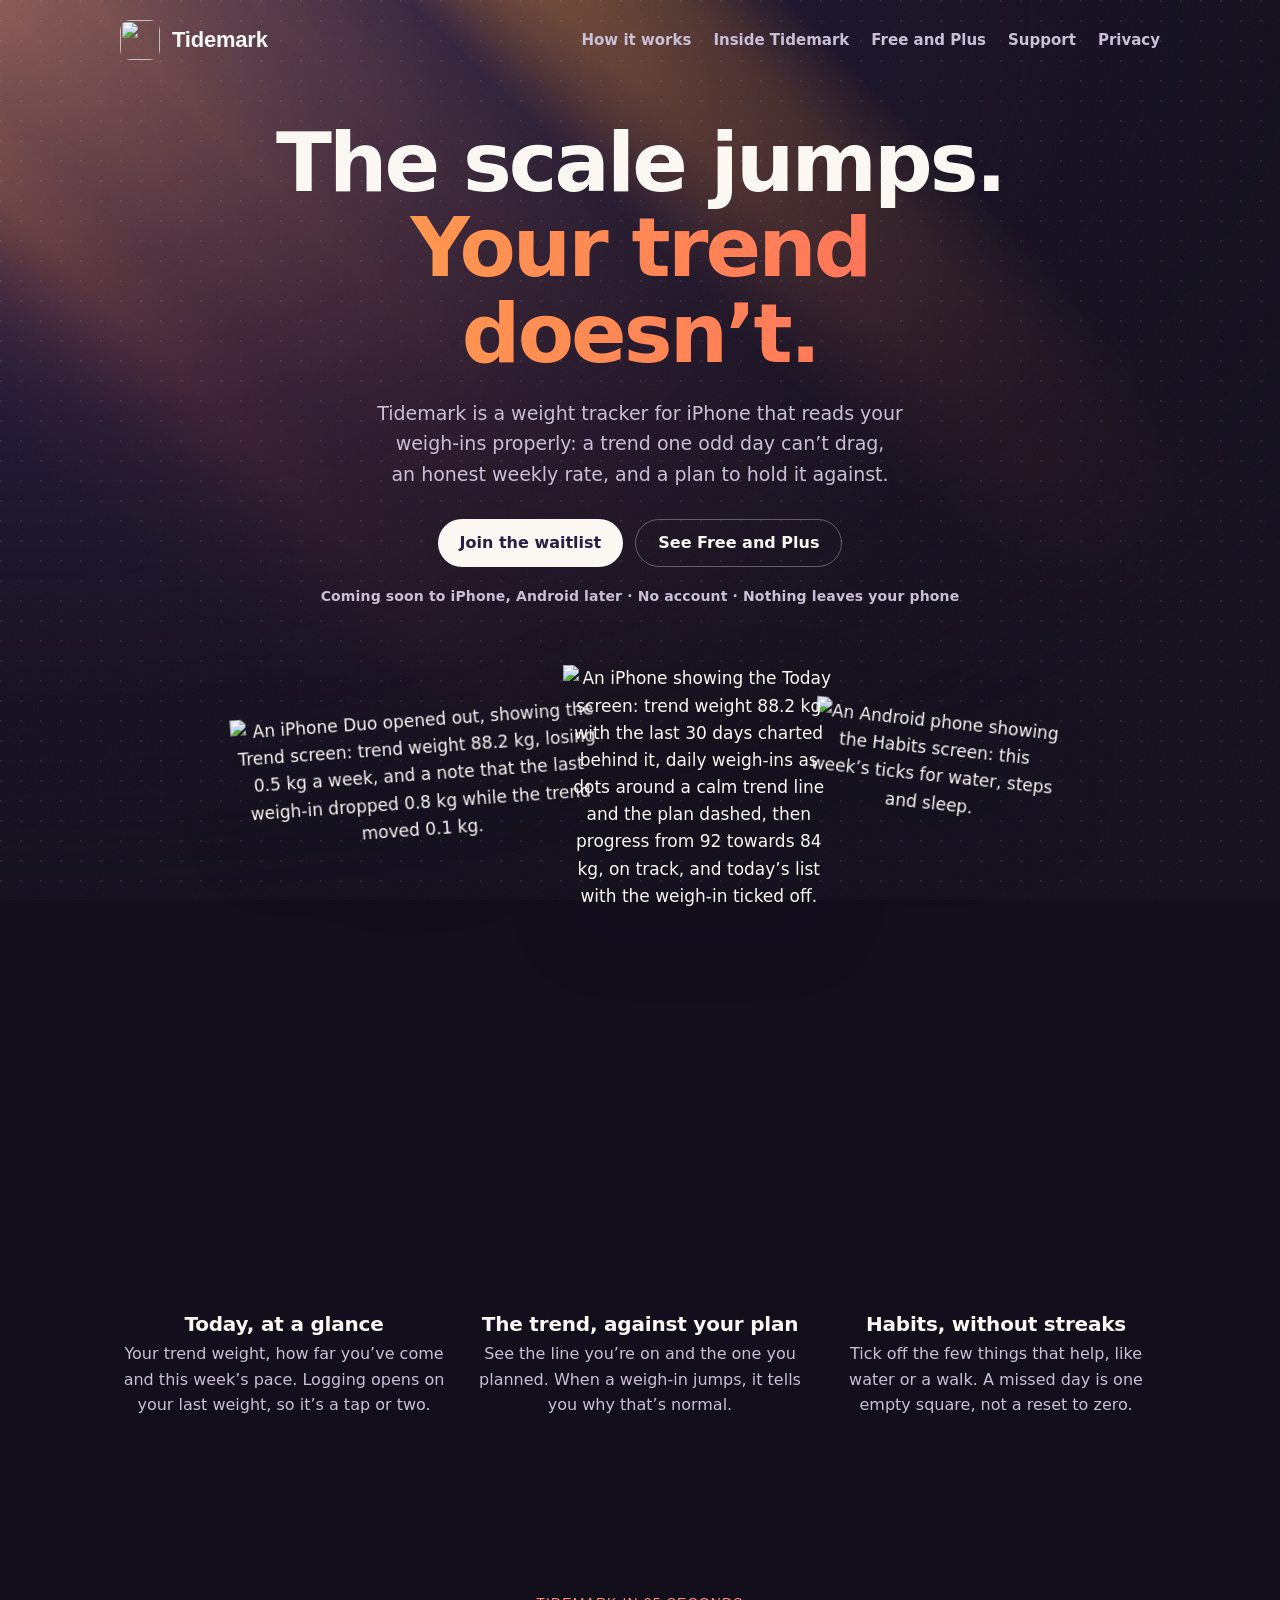
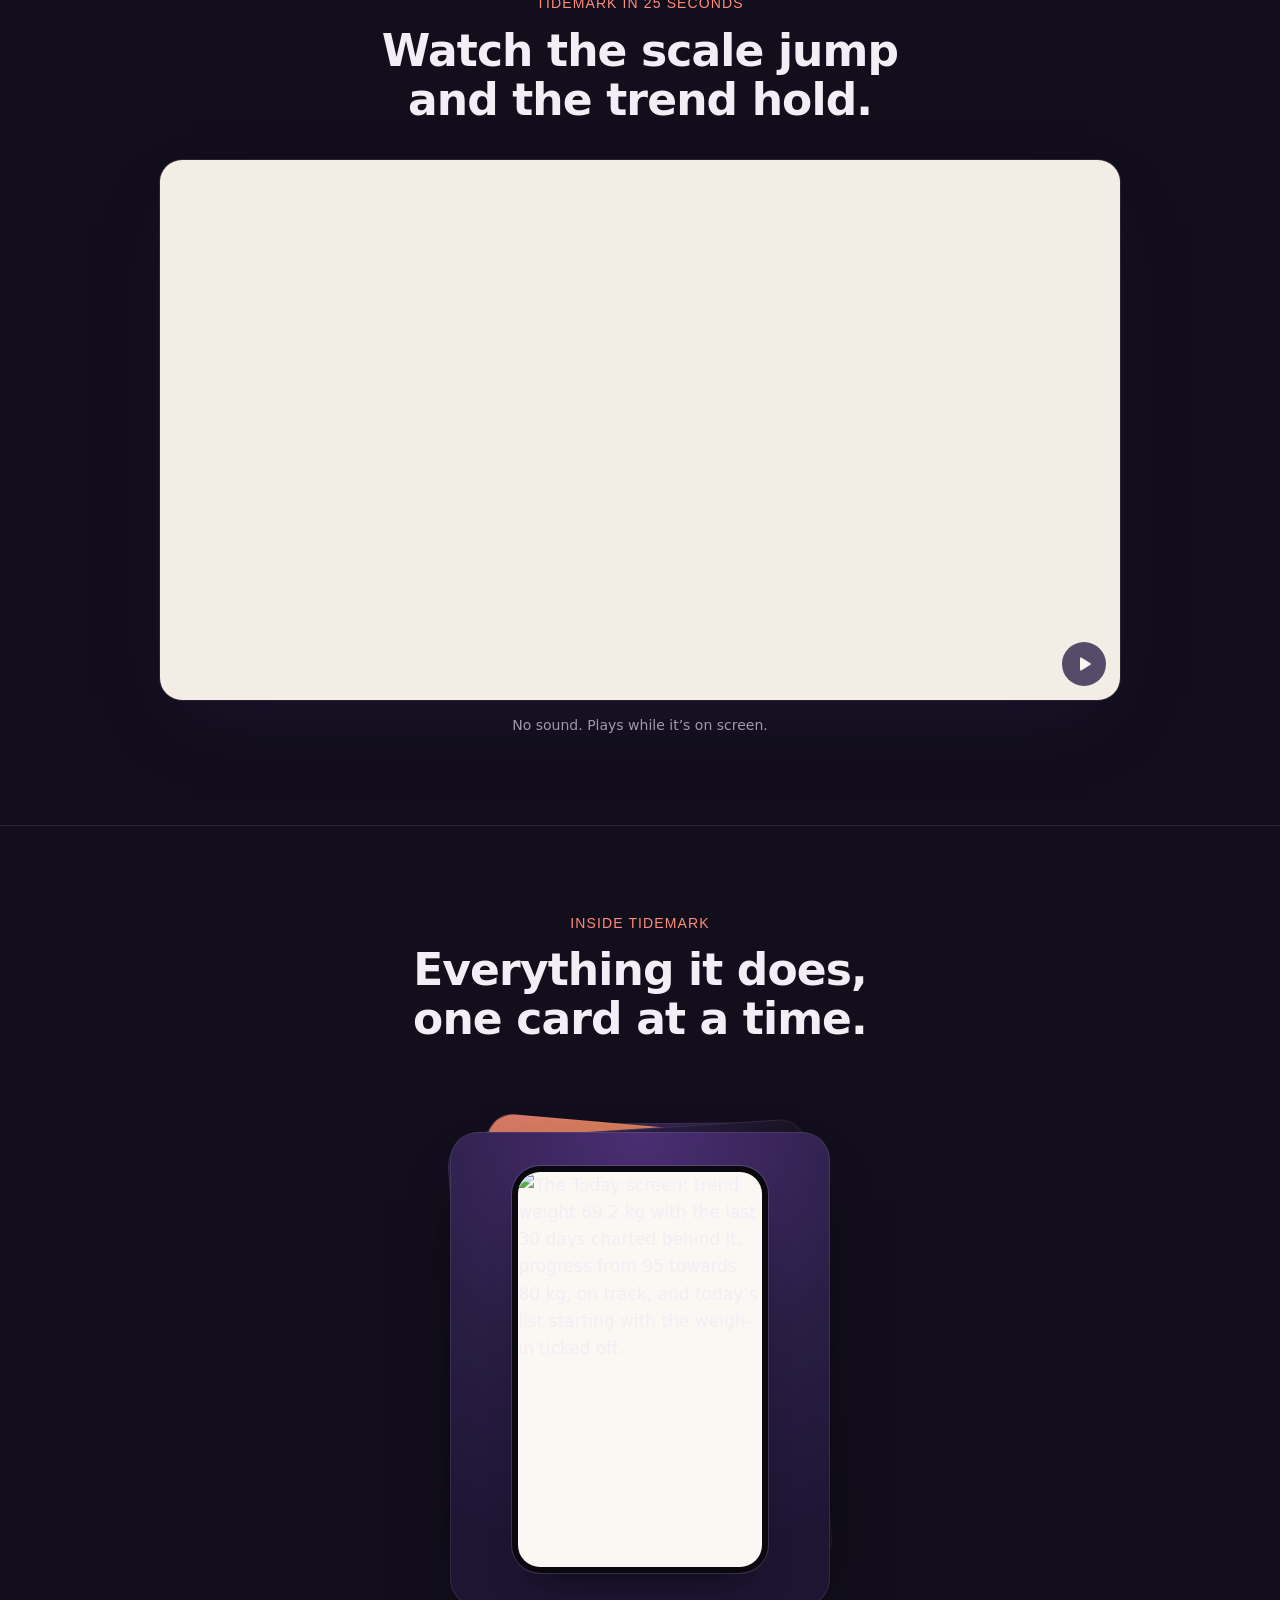
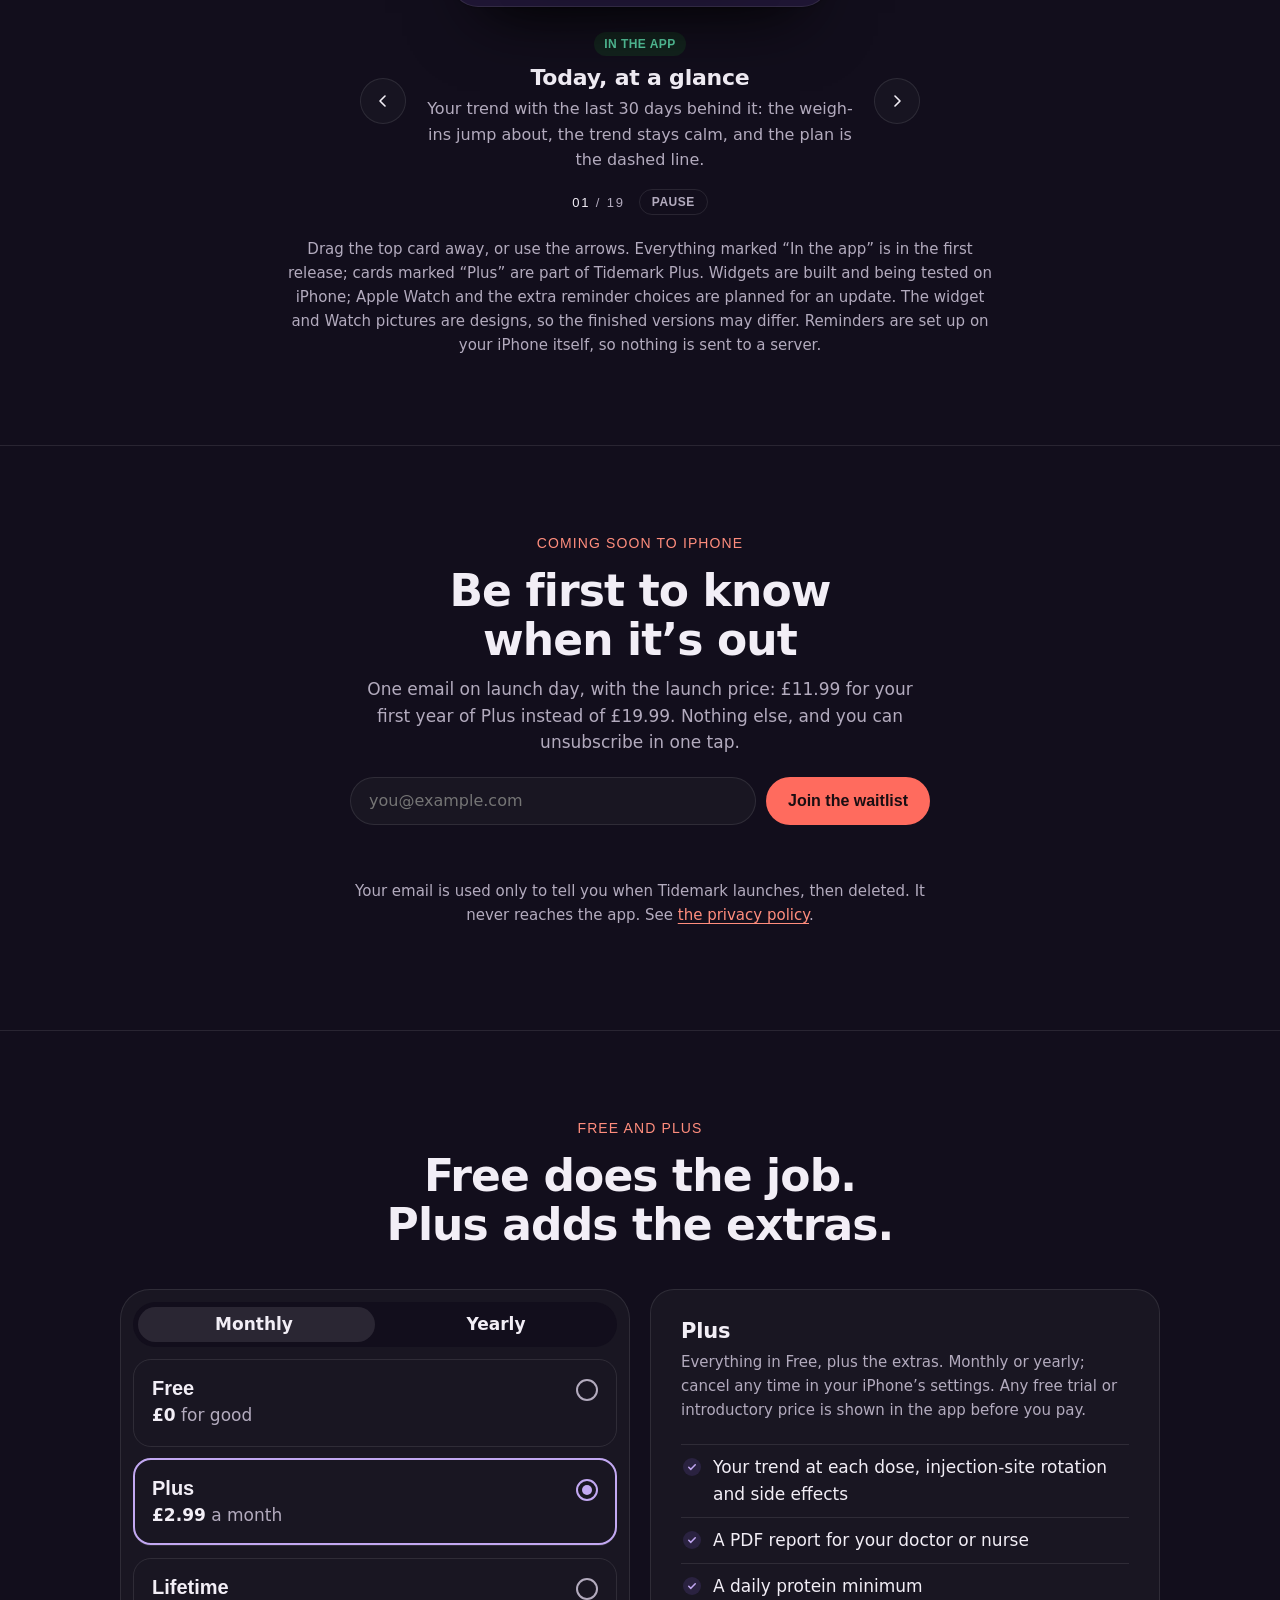
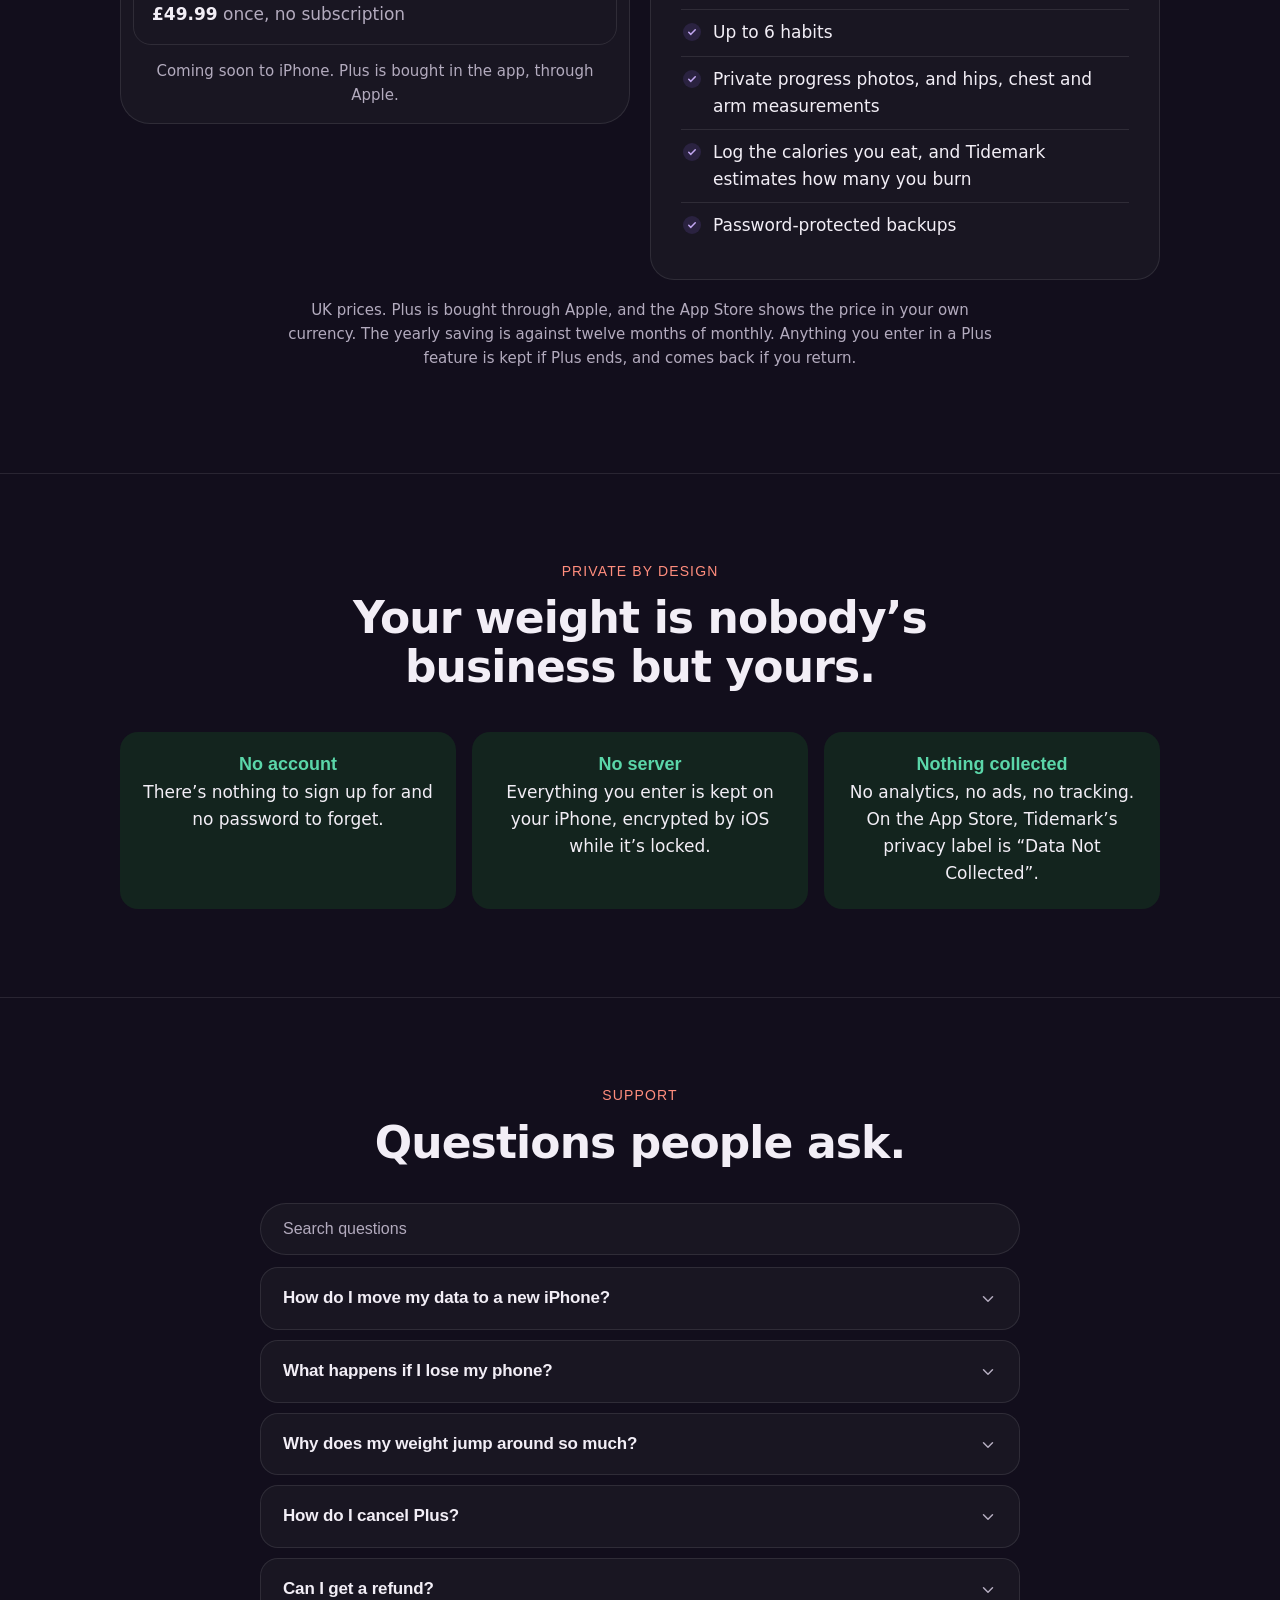
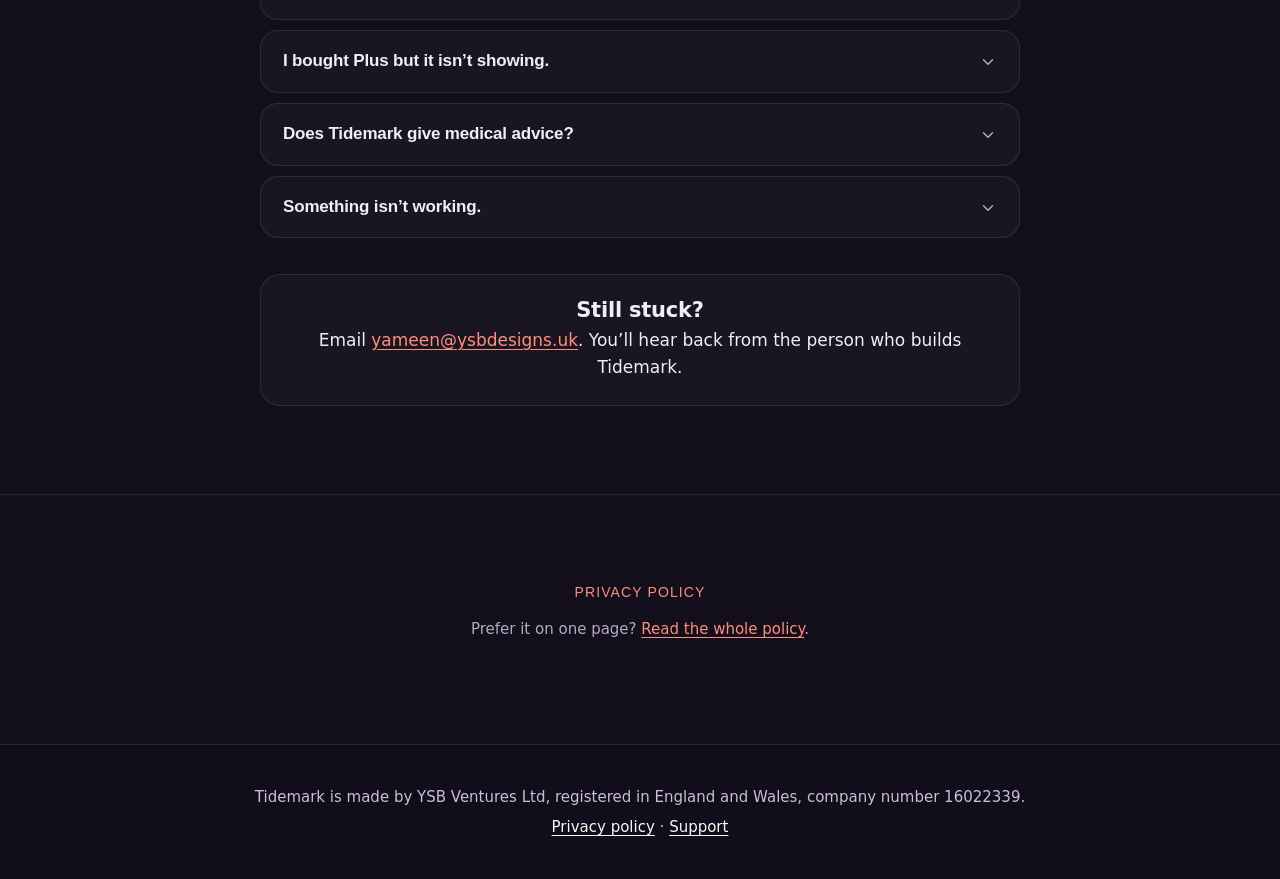
==== site/index.html @ a8ca08c9 "Website: a launch waitlist A 'Join the waitlist' section (and hero button) for the iPhone launch: on" ====
<!doctype html>
<html lang="en-GB">
<head>
<meta charset="utf-8">
<meta name="viewport" content="width=device-width, initial-scale=1">
<title>Tidemark · The weight tracker that reads the trend</title>
<meta name="color-scheme" content="dark">
<meta name="theme-color" content="#120E1C">
<link rel="icon" href="icon.png">
<script>document.documentElement.classList.add('js')</script>
<style>
  /* Everything on this page is served from this site: no font services, no analytics, no cookies. */
  @font-face { font-family: 'Space Grotesk'; font-weight: 700; font-display: swap; src: url(fonts/SpaceGrotesk_700Bold.ttf) format('truetype'); }
  @font-face { font-family: 'Space Grotesk'; font-weight: 500; font-display: swap; src: url(fonts/SpaceGrotesk_500Medium.ttf) format('truetype'); }
  @font-face { font-family: 'Hanken Grotesk'; font-weight: 400; font-display: swap; src: url(fonts/HankenGrotesk_400Regular.ttf) format('truetype'); }
  @font-face { font-family: 'Hanken Grotesk'; font-weight: 600; font-display: swap; src: url(fonts/HankenGrotesk_600SemiBold.ttf) format('truetype'); }

  /* The app's own palette (mobile/src/theme.ts). The hero is plum in both themes, like the app icon. */
  /* One dark palette: the page sits on Tidemark's plum night, whatever the device is set to */
  :root {
    color-scheme: dark;
    --paper: #120E1C; --card: rgba(28,25,37,.78); --line: rgba(242,238,246,.10); --ink: #F2EEF6; --soft: #B3ABBE;
    --plum: #2A1E45; --plum-2: #4B2E73; --plum-deep: #1E1533; --on-plum: #FBF7F3; --on-plum-soft: #C9BFD6;
    --coral: #FF6B5E; --amber: #FFA24B; --link: #FF8D7D; --mint: #5BD6A9; --mint-bg: rgba(21,41,31,.85); --panel: #2A2240;
  }

  * { box-sizing: border-box; }
  html { scroll-behavior: smooth; }
  @media (prefers-reduced-motion: reduce) { html { scroll-behavior: auto; } }
  body { margin: 0; background: var(--paper); color: var(--ink); position: relative; font: 17px/1.6 'Hanken Grotesk', -apple-system, system-ui, sans-serif; }
  a { color: var(--link); text-underline-offset: 3px; }
  :focus-visible { outline: 3px solid var(--amber); outline-offset: 3px; border-radius: 6px; }
  .wrap { max-width: 1080px; margin: 0 auto; padding: 0 20px; }
  .skip { position: absolute; left: -9999px; }
  .skip:focus { left: 16px; top: 16px; background: var(--card); padding: 8px 14px; z-index: 10; }
  h1, h2, h3 { font-family: 'Space Grotesk', -apple-system, system-ui, sans-serif; font-weight: 700; letter-spacing: -0.02em; line-height: 1.12; margin: 0; }
  h2 { font-size: clamp(30px, 4.4vw, 44px); }
  h3 { font-size: 21px; letter-spacing: -0.01em; }
  /* Every section opens on a centred head, in line with the intro */
  .wrap > .kicker, .wrap > h2, .promise-head { text-align: center; }
  .wrap > h2, .promise-head h2 { text-wrap: balance; max-width: 22ch; margin-left: auto; margin-right: auto; }
  .kicker { font: 500 14px/1.4 'Space Grotesk', sans-serif; letter-spacing: 0.08em; text-transform: uppercase; color: var(--link); margin: 0 0 12px; }
  section { padding: 88px 0; }
  section + section { border-top: 1px solid var(--line); }

  /* The film: 25 seconds, no sound. It plays while it's on screen and stops when it isn't; with reduced motion
     it waits for a tap. The button is there because anything that moves for longer than five seconds needs a pause. */
  .film { position: relative; max-width: 960px; margin: 36px auto 0; border-radius: 22px; overflow: hidden; background: #F3EDE6;
    box-shadow: 0 30px 70px -30px rgba(42,30,69,.55), 0 0 0 1px var(--line); aspect-ratio: 16 / 9; }
  .film video { display: block; width: 100%; height: 100%; object-fit: cover; }
  .film-btn { position: absolute; right: 14px; bottom: 14px; width: 44px; height: 44px; border-radius: 50%; border: 0; cursor: pointer;
    display: grid; place-items: center; background: rgba(42,30,69,.78); color: #FBF7F3; backdrop-filter: blur(6px); -webkit-backdrop-filter: blur(6px); }
  .film-btn:hover { background: rgba(42,30,69,.92); }
  .film-btn:focus-visible { outline: 3px solid var(--coral); outline-offset: 3px; }
  .film-btn svg { width: 18px; height: 18px; }
  .film-note { text-align: center; margin: 14px 0 0; font-size: 14px; color: var(--soft); }
  @media (max-width: 760px) { .film { border-radius: 14px; margin-top: 28px; } .film-btn { right: 10px; bottom: 10px; } }

  /* Header and hero: one plum block, like opening the app */
  .top { color: var(--on-plum); }

  /* The page background (after "Elegant dark pattern", in Tidemark colours): a plum glow from the top left, five
     skewed streaks of amber fading to nothing, a fine grain and a faint dot grid. It's fixed, so the content moves
     over it like the tide over sand. Everything is CSS: no images to load. */
  .bg { position: fixed; inset: 0; z-index: -1; overflow: hidden; background: var(--paper); pointer-events: none; }
  .bg-glow { position: absolute; inset: 0;
    background: radial-gradient(100% 100% at 0% 0%, #3A2A5E 0%, #120E1C 100%);
    -webkit-mask: radial-gradient(125% 100% at 0% 0%, #000 0%, rgba(0,0,0,.22) 88%, transparent 100%);
            mask: radial-gradient(125% 100% at 0% 0%, #000 0%, rgba(0,0,0,.22) 88%, transparent 100%); }
  .bg-streak { position: absolute; inset: 0; opacity: .16; transform: skewX(45deg);
    background: linear-gradient(#FFA24B 0%, rgba(255,107,94,.35) 45%, transparent 100%); }
  .bg-streak:nth-child(1) { -webkit-mask: linear-gradient(90deg, transparent 0%, #000 20%, transparent 36%, #000 55%, rgba(0,0,0,.13) 67%, #000 78%, transparent 97%);
                                    mask: linear-gradient(90deg, transparent 0%, #000 20%, transparent 36%, #000 55%, rgba(0,0,0,.13) 67%, #000 78%, transparent 97%); }
  .bg-streak:nth-child(2) { -webkit-mask: linear-gradient(90deg, transparent 11%, #000 25%, rgba(0,0,0,.55) 41%, rgba(0,0,0,.13) 67%, #000 78%, transparent 97%);
                                    mask: linear-gradient(90deg, transparent 11%, #000 25%, rgba(0,0,0,.55) 41%, rgba(0,0,0,.13) 67%, #000 78%, transparent 97%); }
  .bg-streak:nth-child(3) { -webkit-mask: linear-gradient(90deg, transparent 9%, #000 20%, rgba(0,0,0,.55) 28%, rgba(0,0,0,.42) 40%, #000 48%, rgba(0,0,0,.27) 54%, rgba(0,0,0,.13) 78%, #000 88%, transparent 97%);
                                    mask: linear-gradient(90deg, transparent 9%, #000 20%, rgba(0,0,0,.55) 28%, rgba(0,0,0,.42) 40%, #000 48%, rgba(0,0,0,.27) 54%, rgba(0,0,0,.13) 78%, #000 88%, transparent 97%); }
  .bg-streak:nth-child(4) { -webkit-mask: linear-gradient(90deg, transparent 0%, #000 17%, rgba(0,0,0,.55) 26%, #000 35%, transparent 47%, rgba(0,0,0,.13) 69%, #000 79%, transparent 97%);
                                    mask: linear-gradient(90deg, transparent 0%, #000 17%, rgba(0,0,0,.55) 26%, #000 35%, transparent 47%, rgba(0,0,0,.13) 69%, #000 79%, transparent 97%); }
  .bg-streak:nth-child(5) { -webkit-mask: linear-gradient(90deg, transparent 0%, #000 20%, rgba(0,0,0,.55) 27%, #000 42%, transparent 48%, rgba(0,0,0,.13) 67%, #000 74%, #000 82%, rgba(0,0,0,.47) 88%, transparent 97%);
                                    mask: linear-gradient(90deg, transparent 0%, #000 20%, rgba(0,0,0,.55) 27%, #000 42%, transparent 48%, rgba(0,0,0,.13) 67%, #000 74%, #000 82%, rgba(0,0,0,.47) 88%, transparent 97%); }
  .bg-grain { position: absolute; inset: 0; opacity: .06; background-size: 150px;
    background-image: url("data:image/svg+xml,%3Csvg xmlns='http://www.w3.org/2000/svg' width='150' height='150'%3E%3Cfilter id='n'%3E%3CfeTurbulence type='fractalNoise' baseFrequency='.9' numOctaves='2' stitchTiles='stitch'/%3E%3CfeColorMatrix values='0 0 0 0 1  0 0 0 0 1  0 0 0 0 1  0 0 0 .6 0'/%3E%3C/filter%3E%3Crect width='150' height='150' filter='url(%23n)'/%3E%3C/svg%3E"); }
  .bg-dots { position: absolute; inset: 0; opacity: .14; background-size: 20px 20px;
    background-image: radial-gradient(circle at 1px 1px, rgba(251,247,243,.6) 1px, transparent 0); }
  nav { display: flex; align-items: center; justify-content: space-between; gap: 16px; padding: 20px 0; }
  .brand { display: flex; align-items: center; gap: 12px; color: inherit; text-decoration: none; font: 700 22px 'Space Grotesk', sans-serif; letter-spacing: -0.01em; }
  .brand img { width: 40px; height: 40px; border-radius: 10px; }
  nav ul { display: flex; gap: 22px; list-style: none; margin: 0; padding: 0; }
  nav ul a { color: var(--on-plum-soft); text-decoration: none; font-weight: 600; font-size: 15px; }
  nav ul a:hover { color: var(--on-plum); }
  @media (max-width: 640px) { nav ul { display: none; } }

  /* The intro: centred words over a fan of three app screens that spread out as the page opens (after "Hero 10") */
  .hero { text-align: center; padding: 40px 0 0; }
  .hero-copy { max-width: 780px; margin: 0 auto; display: flex; flex-direction: column; align-items: center; }
  .hero h1 { font-size: clamp(42px, 7.4vw, 82px); letter-spacing: -0.035em; line-height: 1.04; text-wrap: balance; }
  .hero h1 span { display: block; }
  .hero h1 .calm { background: linear-gradient(90deg, var(--amber), var(--coral)); -webkit-background-clip: text; background-clip: text; color: transparent; }
  .hero p.lede { font-size: 19px; color: var(--on-plum-soft); max-width: 34em; margin: 22px 0 30px; text-wrap: balance; }
  .ctas { display: flex; flex-wrap: wrap; justify-content: center; gap: 12px; }
  .btn { display: inline-flex; align-items: center; min-height: 48px; padding: 0 22px; border-radius: 999px; font-weight: 600; font-size: 16px;
    text-decoration: none; transition: transform .2s, background-color .2s; }
  .btn:active { transform: scale(.97); }
  .btn-main { background: var(--on-plum); color: var(--plum); }
  .btn-main:hover { background: #FFFFFF; }
  .btn-line { color: var(--on-plum); border: 1.5px solid rgba(251,247,243,.32); }
  .btn-line:hover { background: rgba(251,247,243,.08); }
  .proof { margin: 18px 0 0; font-size: 14px; font-weight: 600; color: var(--on-plum-soft); letter-spacing: .01em; }

  /* Three phones: the iPhone Duo opened out, an iPhone, and an Android phone. The frames are drawn into the images
     (transparent around them), so the shadow follows the phone's outline rather than a box. */
  .fan { display: flex; justify-content: center; align-items: flex-start; max-width: 920px; margin: 64px auto 0; padding: 0 8px; }
  .card { margin: 0; flex: none; filter: drop-shadow(0 26px 34px rgba(10,6,20,.55)); }
  .card img { display: block; width: 100%; height: auto; }
  .card-l { width: 41%; z-index: 1; margin-right: -6%; transform: translateY(36px) rotate(-4deg); }
  .card-c { width: 30%; z-index: 2; transform: translateY(-6px); }
  .card-r { width: 27%; z-index: 1; margin-left: -5%; transform: translateY(36px) rotate(6deg); }

  .points { list-style: none; margin: 72px auto 0; padding: 0 0 88px; display: grid; grid-template-columns: repeat(3, 1fr); gap: 28px; text-align: center; }
  .points .h3 { font-size: 20px; letter-spacing: -0.01em; color: var(--on-plum); }
  .points p { margin: 6px 0 0; color: var(--on-plum-soft); font-size: 16px; }
  @media (max-width: 760px) {
    .hero p.lede { font-size: 17px; }
    .fan { margin-top: 48px; }
    .points { grid-template-columns: 1fr; gap: 20px; margin-top: 56px; padding-bottom: 64px; }
  }

  /* Opening: the words rise in one after another, then the outer screens slide out from behind the middle one.
     Only when the script has run and nobody has asked for less motion; otherwise everything is simply there. */
  @media (prefers-reduced-motion: no-preference) {
    .js .rise { opacity: 0; transform: translateY(12px); filter: blur(6px); transition: opacity .5s, transform .5s cubic-bezier(.22,1,.36,1), filter .5s; }
    .js .rise:nth-child(2) { transition-delay: .08s; } .js .rise:nth-child(3) { transition-delay: .16s; } .js .rise:nth-child(4) { transition-delay: .24s; }
    .js .fan { opacity: 0; transform: translateY(12px); filter: blur(6px); transition: opacity .5s .35s, transform .5s .35s cubic-bezier(.22,1,.36,1), filter .5s .35s; }
    .js .card { transition: transform .6s cubic-bezier(.22,1,.36,1); }
    .js .card-l { transform: translateX(40%) translateY(36px) rotate(-4deg); transition-delay: .5s; }
    .js .card-r { transform: translateX(-48%) translateY(36px) rotate(6deg); transition-delay: .6s; }
    .js .opened .rise, .js .opened .fan { opacity: 1; transform: none; filter: none; }
    .js .opened .card-l { transform: translateY(36px) rotate(-4deg); }
    .js .opened .card-r { transform: translateY(36px) rotate(6deg); }
  }

  /* Free and Plus */
  .plans { display: grid; grid-template-columns: minmax(0, 1fr) minmax(0, 1fr); gap: 20px; margin-top: 40px; align-items: start; }
  .sr { position: absolute; width: 1px; height: 1px; overflow: hidden; clip: rect(0 0 0 0); white-space: nowrap; }
  /* The plan picker: a billing switch, three plans and an outline that glides to the chosen one (after "Pricing Interaction") */
  .picker { background: var(--card); border: 1px solid var(--line); border-radius: 30px; padding: 12px; margin: 0; }
  .picker fieldset { border: 0; margin: 0; padding: 0; min-width: 0; }
  .period { position: relative; display: grid; grid-template-columns: 1fr 1fr; background: var(--paper); border-radius: 999px; padding: 5px; }
  .period label { position: relative; z-index: 1; text-align: center; padding: 9px 0; border-radius: 999px; cursor: pointer; font-weight: 600; }
  .period input, .rows input { position: absolute; opacity: 0; pointer-events: none; }
  .period label:has(input:focus-visible), .row:has(input:focus-visible) { outline: 3px solid var(--amber); outline-offset: 2px; }
  .thumb { position: absolute; top: 5px; bottom: 5px; left: 5px; width: calc(50% - 5px); border-radius: 999px; background: var(--card);
    box-shadow: 0 1px 3px rgba(36,27,51,.18); transition: transform .3s cubic-bezier(.16,1,.3,1); }
  .picker.yearly .thumb { transform: translateX(100%); }
  .rows { position: relative; display: flex; flex-direction: column; gap: 12px; margin-top: 12px !important; }
  .row { display: flex; justify-content: space-between; align-items: flex-start; gap: 12px; padding: 16px 18px; border: 1.5px solid var(--line);
    border-radius: 18px; cursor: pointer; }
  .row-text { display: flex; flex-direction: column; gap: 2px; }
  .row-name { font: 700 20px/1.2 'Space Grotesk', sans-serif; display: flex; align-items: center; gap: 8px; flex-wrap: wrap; }
  .row-price { color: var(--soft); }
  .row-price b { color: var(--ink); font-weight: 600; font-variant-numeric: tabular-nums; }
  .badge:empty { display: none; }
  .badge { font: 600 12.5px 'Hanken Grotesk', sans-serif; padding: 3px 8px; border-radius: 8px; background: var(--mint-bg); color: var(--mint); }
  .dot { flex: none; width: 22px; height: 22px; margin-top: 3px; border-radius: 50%; border: 2px solid var(--soft); display: grid; place-items: center;
    transition: border-color .3s; }
  .dot::after { content: ''; width: 10px; height: 10px; border-radius: 50%; background: var(--plum-2); opacity: 0; transition: opacity .3s; }
  .row:has(input:checked) .dot { border-color: var(--plum-2); }
  .row:has(input:checked) .dot::after { opacity: 1; }
  .glide { position: absolute; left: 0; right: 0; top: 0; height: 0; border: 2.5px solid var(--plum-2); border-radius: 18px; pointer-events: none;
    opacity: 0; transition: transform .3s cubic-bezier(.16,1,.3,1), height .3s cubic-bezier(.16,1,.3,1); }
  .picker.ready .glide { opacity: 1; }
  .waitlist { text-align: center; max-width: 620px; }
  .waitlist-lede { color: var(--soft); font-size: 17px; line-height: 1.55; margin: 12px auto 22px; }
  .waitlist-form { display: flex; flex-wrap: wrap; gap: 10px; justify-content: center; }
  .waitlist-form input { flex: 1 1 240px; min-height: 48px; padding: 0 18px; border-radius: 999px; border: 1.5px solid var(--line);
    background: var(--card); color: var(--ink); font: inherit; font-size: 16px; }
  .waitlist-form input:focus-visible { outline: 3px solid var(--coral); outline-offset: 2px; }
  .waitlist-form .btn-main { background: var(--coral); color: #1A0E12; border: 0; cursor: pointer; }
  .waitlist-msg { min-height: 1.4em; margin: 12px 0 0; font-weight: 600; }
  .waitlist-msg.ok { color: var(--mint); } .waitlist-msg.err { color: var(--link); }
  .soon-line { margin: 14px 6px 4px; text-align: center; color: var(--soft); font-size: 15px; }
  .js .plan .panel:not(.on) { display: none; }
  .panel + .panel { margin-top: 26px; } .js .panel + .panel { margin-top: 0; }
      .dot::after { background: #C2A8F2; } .row:has(input:checked) .dot, .glide { border-color: #C2A8F2; }
    .thumb { background: #2A2633; box-shadow: none; }
  
  @media (prefers-reduced-motion: reduce) { .thumb, .glide, .dot, .dot::after { transition: none; } }
  @media (max-width: 760px) { .plans { grid-template-columns: 1fr; } }
  .plan { background: var(--card); border: 1px solid var(--line); border-radius: 24px; padding: 30px; }
  
  .plan .price { font: 700 34px/1 'Space Grotesk', sans-serif; letter-spacing: -0.02em; margin: 14px 0 4px; }
  .plan .price small { font: 400 16px 'Hanken Grotesk', sans-serif; color: var(--soft); letter-spacing: 0; }
  .plan ul { list-style: none; padding: 0; margin: 22px 0 0; }
  .plan li { padding: 9px 0 9px 32px; border-top: 1px solid var(--line); position: relative; }
  .plan li::before { content: ''; position: absolute; left: 2px; top: 13px; width: 18px; height: 18px; border-radius: 50%; background: var(--panel) url("data:image/svg+xml,%3Csvg xmlns='http://www.w3.org/2000/svg' viewBox='0 0 24 24' fill='none' stroke='%23C2A8F2' stroke-width='3' stroke-linecap='round' stroke-linejoin='round'%3E%3Cpath d='m5.5 12.5 4.2 4.2 8.8-9.2'/%3E%3C/svg%3E") center / 12px no-repeat; }
  .fine { color: var(--soft); font-size: 15px; margin-top: 18px; }
  .plans + .fine { text-align: center; max-width: 720px; margin-left: auto; margin-right: auto; }

  /* Privacy promise */
  .promise dl { margin: 40px 0 0; display: grid; grid-template-columns: repeat(3, 1fr); gap: 16px; text-align: center; }
  @media (max-width: 860px) { .promise dl { grid-template-columns: 1fr; max-width: 520px; margin-left: auto; margin-right: auto; } }
  .promise dl div { background: var(--mint-bg); border-radius: 18px; padding: 22px 22px; }
  .promise dt { font: 700 18px 'Space Grotesk', sans-serif; color: var(--mint); }
  .promise dd { margin: 4px 0 0; }

  /* Support */
  /* FAQ: a search box and rounded cards that open one at a time (after the "FAQ Pro" component, in plain HTML) */
  .faq { margin: 36px auto 0; max-width: 760px; display: flex; flex-direction: column; gap: 12px; }
  .faq-search { position: relative; }
  .faq-search input { width: 100%; height: 52px; border-radius: 999px; border: 1px solid var(--line); background: var(--card); color: var(--ink);
    padding: 0 48px 0 22px; font: 400 16px 'Hanken Grotesk', sans-serif; appearance: none; -webkit-appearance: none; }
  .faq-search input::placeholder { color: var(--soft); }
  .faq-search input::-webkit-search-cancel-button, .faq-search input::-webkit-search-decoration { -webkit-appearance: none; }
  .faq-search input:focus-visible { outline: 3px solid var(--amber); outline-offset: 2px; }
  .faq-clear { position: absolute; top: 50%; right: 10px; transform: translateY(-50%); width: 32px; height: 32px; border: 0; border-radius: 50%;
    background: transparent; color: var(--soft); cursor: pointer; display: none; align-items: center; justify-content: center; }
  .faq-clear:hover { background: var(--panel); color: var(--ink); }
  .faq-search.has-query .faq-clear { display: inline-flex; }
  .faq-list { display: flex; flex-direction: column; gap: 10px; }
  .faq details { border-radius: 18px; background: var(--card); border: 1px solid var(--line); overflow: hidden; }
  .faq details[hidden] { display: none; }
  .faq summary { cursor: pointer; list-style: none; display: flex; align-items: flex-start; justify-content: space-between; gap: 16px;
    padding: 18px 22px; font: 600 17px/1.45 'Hanken Grotesk', sans-serif; letter-spacing: -0.01em; border-radius: 18px; }
  .faq summary::-webkit-details-marker { display: none; }
  .faq summary:focus-visible { outline: 3px solid var(--amber); outline-offset: -3px; }
  .faq summary svg { flex: none; width: 18px; height: 18px; margin-top: 4px; color: var(--soft); transition: transform .35s cubic-bezier(.16,1,.3,1); }
  .faq details[open] summary svg { transform: rotate(180deg); }
  .faq .answer { overflow: hidden; }
  .faq .answer p { margin: 0; padding: 0 22px 20px; color: var(--soft); max-width: 40em; }
  .faq mark { background: rgba(255,162,75,.35); color: inherit; border-radius: 3px; padding: 0 2px; }
  .faq-empty { color: var(--soft); text-align: center; padding: 28px 8px; margin: 0; }
  @media (prefers-reduced-motion: reduce) { .faq summary svg { transition: none; } }
  .contact { margin: 36px auto 0; background: var(--card); border: 1px solid var(--line); border-radius: 20px; padding: 24px 26px; max-width: 760px; text-align: center; }
  .contact p { margin: 4px 0 0; }

  /* The policy as a card of sections that open one at a time */
  .policy { max-width: 800px; }   /* 760px of card inside the 20px gutters, the same column as the FAQ */
  .policy-card { background: var(--card); border: 1px solid var(--line); border-radius: 22px; overflow: hidden; }
  .policy-head { padding: 24px 24px 20px; border-bottom: 1px solid var(--line); }
  .policy-head h2 { font-size: 24px; letter-spacing: -0.01em; }
  .policy-head .muted { color: var(--soft); margin: 6px 0 0; font-size: 15px; }
  .policy-head .box { background: var(--mint-bg); border-radius: 14px; padding: 14px 16px; margin-top: 16px; font-size: 16px; }
  .policy-card details + details { border-top: 1px solid var(--line); }
  .policy-card summary { cursor: pointer; list-style: none; display: flex; align-items: center; justify-content: space-between; gap: 16px;
    padding: 16px 24px; font: 600 16.5px/1.4 'Hanken Grotesk', sans-serif; }
  .policy-card summary::-webkit-details-marker { display: none; }
  .policy-card summary:hover span { color: var(--link); }
  .policy-card summary:focus-visible { outline: 3px solid var(--amber); outline-offset: -3px; }
  .policy-card summary svg { flex: none; width: 16px; height: 16px; color: var(--soft); transition: transform .25s cubic-bezier(.16,1,.3,1); }
  .policy-card details[open] summary svg { transform: rotate(180deg); }
  .policy-panel { padding: 0 24px 18px; color: var(--soft); font-size: 16px; }
  .policy-panel p { margin: 0 0 10px; } .policy-panel p:last-child { margin-bottom: 0; }
  .policy-panel ul { margin: 0; padding-left: 20px; } .policy-panel li { margin: 6px 0; }
  .policy-note { color: var(--soft); font-size: 15px; margin-top: 14px; text-align: center; }
  @media (prefers-reduced-motion: reduce) { .policy-card summary svg { transition: none; } }

  /* Beyond the app: reminders (in the first release, more choices coming), widgets and Apple Watch (coming soon).
     The pictures are drawn here, not screenshots, and each card says plainly what's available and what isn't yet. */
  /* Inside Tidemark: a pile of cards, the app's screens and what's coming. Throw the top card (drag and let go) and it
     flies off and slides back in at the bottom; the arrows, arrow keys and autoplay do the same. Without the script
     the cards simply sit in a grid with their captions. */
  .deck { position: relative; margin: 36px auto 0; display: flex; flex-direction: column; align-items: center; gap: 22px; outline: none; }
  .deck:focus-visible { outline: 2px solid var(--amber); outline-offset: 10px; border-radius: 28px; }
  .deck-pile { position: relative; width: min(84vw, 380px); aspect-ratio: 4 / 5; margin-top: 52px; touch-action: pan-y; }
  .deck-card { position: absolute; inset: 0; margin: 0; border-radius: 28px; overflow: hidden; display: flex; align-items: center; justify-content: center;
    box-shadow: 0 1px 2px rgba(0,0,0,.25), 0 36px 64px -30px rgba(0,0,0,.8), inset 0 0 0 1px rgba(251,247,243,.09);
    transition: transform .6s cubic-bezier(.2,.8,.2,1), opacity .4s ease, filter .4s ease; will-change: transform; user-select: none; -webkit-user-select: none; }
  .deck-card[data-top="1"] { cursor: grab; }
  .deck-card[data-mode="drag"] { cursor: grabbing; transition: none; }
  .deck-card[data-mode="fly"] { transition: transform .45s cubic-bezier(.3,.5,.3,1), opacity .45s ease; }
  .deck-card[data-mode="snap"] { transition: none; }
  .tone-plum { background: radial-gradient(120% 90% at 50% 0%, #4B2E73 0%, #2A1E45 55%, #1E1533 100%); }
  .tone-deep { background: radial-gradient(110% 80% at 30% 0%, #3A2A5E 0%, #17121F 72%); }
  .tone-warm { background: linear-gradient(160deg, #FF8D7D 0%, #FFA24B 26%, #4B2E73 74%, #2A1E45 100%); }
  .deck-screen { width: 64%; aspect-ratio: 480 / 780; border-radius: 22px; overflow: hidden; background: #FBF7F3;
    box-shadow: 0 0 0 6px #0B0910, 0 0 0 7px rgba(251,247,243,.14), 0 24px 40px -18px rgba(0,0,0,.7); }
  .deck-screen img { display: block; width: 100%; height: 100%; object-fit: cover; pointer-events: none; }
  .deck-art { display: grid; place-items: center; width: 100%; height: 100%; padding: 24px; }
  .deck-art .rem { transform: scale(1.12); }
  .deck-watch { display: block; width: 84%; height: auto; filter: drop-shadow(0 24px 30px rgba(0,0,0,.5)); pointer-events: none; }
  .deck-card figcaption { display: none; }
  .deck-meta { display: flex; align-items: center; gap: 16px; width: min(100%, 560px); }
  .deck-cap { flex: 1; min-width: 0; text-align: center; min-height: 128px; }
  .deck-cap > * { animation: deck-in .55s cubic-bezier(.2,.8,.2,1) both; }
  .deck-cap h3 { font-size: 22px; letter-spacing: -0.01em; margin-top: 2px; animation-delay: .03s; }
  .deck-cap p { margin: 6px 0 0; color: var(--soft); font-size: 16px; animation-delay: .06s; }
  .deck-cap .tag { margin-bottom: 8px; }
  @keyframes deck-in { from { transform: translateY(10px); opacity: 0; } to { transform: none; opacity: 1; } }
  .deck-btn { appearance: none; flex: none; width: 46px; height: 46px; border-radius: 50%; border: 1px solid var(--line); background: rgba(28,25,37,.6);
    color: var(--ink); display: grid; place-items: center; cursor: pointer; transition: background .2s, color .2s; }
  .deck-btn:hover { background: var(--ink); color: var(--paper); }
  .deck-btn:focus-visible, .deck-play:focus-visible { outline: 2px solid var(--amber); outline-offset: 2px; }
  .deck-foot { display: flex; align-items: center; gap: 14px; margin-top: -6px; }
  .deck-count { font: 500 13px/1 'Space Grotesk', sans-serif; letter-spacing: .14em; color: var(--soft); }
  .deck-count b { color: var(--ink); font-weight: 500; }
  .deck-play { appearance: none; border: 1px solid var(--line); background: none; color: var(--soft); border-radius: 999px; padding: 6px 12px;
    font: 600 12px/1 'Hanken Grotesk', sans-serif; letter-spacing: .04em; text-transform: uppercase; cursor: pointer; }
  .deck-play:hover { color: var(--ink); }
  .deck-sr { position: absolute; width: 1px; height: 1px; overflow: hidden; clip: rect(0 0 0 0); white-space: nowrap; margin: 0; }
  @media (prefers-reduced-motion: reduce) { .deck-card, .deck-card[data-mode="fly"] { transition: opacity .3s ease; } .deck-cap > * { animation: none; } }
  /* No script: a plain grid of cards with their captions */
  html:not(.js) .deck-pile { width: 100%; aspect-ratio: auto; margin-top: 0; display: grid; grid-template-columns: repeat(auto-fill, minmax(260px, 1fr)); gap: 20px; }
  html:not(.js) .deck-card { position: relative; flex-direction: column; aspect-ratio: auto; padding: 24px 18px 20px; gap: 18px; }
  html:not(.js) .deck-screen { width: 70%; }
  html:not(.js) .deck-card figcaption { display: block; text-align: center; }
  html:not(.js) .deck-card figcaption p { color: var(--on-plum-soft); margin: 6px 0 0; }
  html:not(.js) .deck-meta, html:not(.js) .deck-foot, html:not(.js) .js-only { display: none; }
  .tag { display: inline-block; font: 600 12px/1 'Hanken Grotesk', sans-serif; letter-spacing: .04em; text-transform: uppercase;
    padding: 6px 10px; border-radius: 999px; margin-bottom: 12px; }
  .tag-now { color: var(--mint); background: var(--mint-bg); }
  .tag-soon { color: var(--amber); border: 1px solid rgba(255,162,75,.45); }
  .tag-plus { color: var(--on-plum); background: rgba(255,107,94,.22); border: 1px solid rgba(255,107,94,.5); }
  .extras-note { text-align: center; color: var(--soft); font-size: 15px; max-width: 720px; margin: 22px auto 0; }

  /* Reminder choices */
  .rem { width: 100%; max-width: 280px; background: rgba(18,14,28,.72); border: 1px solid var(--line); border-radius: 18px; padding: 6px 0; }
  .rem-row { display: flex; align-items: center; gap: 10px; padding: 7px 14px; font-size: 13.5px; line-height: 1.3; }
  .rem-row + .rem-row { border-top: 1px solid var(--line); }
  .rem-row b { font-weight: 600; color: var(--ink); }
  .rem-row small { display: block; color: var(--soft); font-size: 12px; margin-top: 1px; }
  .rem-row .grow { flex: 1; min-width: 0; }
  .mini-tag { font: 600 10px/1 'Hanken Grotesk', sans-serif; letter-spacing: .05em; text-transform: uppercase; color: var(--amber); margin-left: 6px; vertical-align: 1px; }
  .mini-tag.plus { color: #C2A8F2; }
  .sw { flex: none; width: 38px; height: 23px; border-radius: 999px; background: rgba(242,238,246,.18); position: relative; }
  .sw::after { content: ''; position: absolute; top: 3px; left: 3px; width: 17px; height: 17px; border-radius: 50%; background: #F2EEF6; }
  .sw.on { background: var(--mint); } .sw.on::after { left: 18px; }


  footer { background: rgba(18,14,28,.6); border-top: 1px solid var(--line); color: var(--on-plum-soft); padding: 40px 0; font-size: 15px; }
  footer .wrap { display: flex; flex-direction: column; align-items: center; gap: 6px; text-align: center; }
  footer a { color: var(--on-plum); }
  footer p { margin: 0; }
</style>
</head>
<body>
<div class="bg" aria-hidden="true"><div class="bg-glow"><div class="bg-streak"></div><div class="bg-streak"></div><div class="bg-streak"></div><div class="bg-streak"></div><div class="bg-streak"></div></div><div class="bg-grain"></div><div class="bg-dots"></div></div>
<a class="skip" href="#main">Skip to content</a>

<header class="top">
  <div class="wrap">
    <nav aria-label="Main">
      <a class="brand" href="#"><img src="icon.png" alt="" width="40" height="40">Tidemark</a>
      <ul>
        <li><a href="#how">How it works</a></li>
        <li><a href="#extras">Inside Tidemark</a></li>
        <li><a href="#plus">Free and Plus</a></li>
        <li><a href="#support">Support</a></li>
        <li><a href="#privacy">Privacy</a></li>
      </ul>
    </nav>

    <div class="hero">
      <div class="hero-copy">
        <h1 class="rise"><span>The scale jumps.</span> <span class="calm">Your trend doesn’t.</span></h1>
        <p class="lede rise">Tidemark is a weight tracker for iPhone that reads your weigh-ins properly: a trend one odd day can’t drag, an honest weekly rate, and a plan to hold it against.</p>
        <div class="ctas rise">
          <a class="btn btn-main" href="#waitlist">Join the waitlist</a>
          <a class="btn btn-line" href="#plus">See Free and Plus</a>
        </div>
        <p class="proof rise">Coming soon to iPhone, Android later · No account · Nothing leaves your phone</p>
      </div>

      <div class="fan" id="fan">
        <figure class="card card-l"><img src="shots/device-duo.webp" width="880" height="1239" alt="An iPhone Duo opened out, showing the Trend screen: trend weight 88.2 kg, losing 0.5 kg a week, and a note that the last weigh-in dropped 0.8 kg while the trend moved 0.1 kg." decoding="async"></figure>
        <figure class="card card-c"><img src="shots/device-iphone.webp" width="600" height="1260" alt="An iPhone showing the Today screen: trend weight 88.2 kg with the last 30 days charted behind it, daily weigh-ins as dots around a calm trend line and the plan dashed, then progress from 92 towards 84 kg, on track, and today’s list with the weigh-in ticked off." decoding="async"></figure>
        <figure class="card card-r"><img src="shots/device-android.webp" width="600" height="1302" alt="An Android phone showing the Habits screen: this week’s ticks for water, steps and sleep." decoding="async"></figure>
      </div>

      <ul class="points" id="how">
        <li><h2 class="h3">Today, at a glance</h2><p>Your trend weight, how far you’ve come and this week’s pace. Logging opens on your last weight, so it’s a tap or two.</p></li>
        <li><h2 class="h3">The trend, against your plan</h2><p>See the line you’re on and the one you planned. When a weigh-in jumps, it tells you why that’s normal.</p></li>
        <li><h2 class="h3">Habits, without streaks</h2><p>Tick off the few things that help, like water or a walk. A missed day is one empty square, not a reset to zero.</p></li>
      </ul>
    </div>
  </div>
</header>

<main id="main">
  <section id="film">
    <div class="wrap">
      <p class="kicker">Tidemark in 25 seconds</p>
      <h2>Watch the scale jump and the trend hold.</h2>
      <div class="film">
        <video id="film-video" muted playsinline loop preload="none" controls poster="film/poster.webp" width="1920" height="1080"
          aria-label="A 25-second film with no sound. A morning weigh-in of 87.6 kg jumps about on a chart while the trend line stays calm. Then the app: Today with the trend weight and a 30-day chart, logging a weight in two taps, habits as ticks without streaks, and privacy settings with Face ID lock and backups. It ends on the Tidemark logo: the scale jumps, your trend doesn’t.">
          <source src="film/tidemark.webm" type="video/webm">
          <source src="film/tidemark.mp4" type="video/mp4">
        </video>
      </div>
      <p class="film-note" id="film-note">No sound. Plays while it’s on screen.</p>
    </div>
  </section>

  <section id="extras">
    <div class="wrap">
      <p class="kicker">Inside Tidemark</p>
      <h2>Everything it does, one card at a time.</h2>
      <div class="deck" id="deck" role="region" aria-roledescription="carousel" aria-label="What Tidemark does" tabindex="0">
        <div class="deck-pile">
          <figure class="deck-card tone-plum">
            <div class="deck-screen"><img src="shots/deck/today.webp" width="480" height="780" alt="The Today screen: trend weight 89.2 kg with the last 30 days charted behind it, progress from 95 towards 80 kg, on track, and today’s list starting with the weigh-in ticked off." loading="lazy" decoding="async" draggable="false"></div>
            <figcaption><span class="tag tag-now">In the app</span><h3>Today, at a glance</h3><p>Your trend with the last 30 days behind it: the weigh-ins jump about, the trend stays calm, and the plan is the dashed line.</p></figcaption>
          </figure>
          <figure class="deck-card tone-deep">
            <div class="deck-screen"><img src="shots/deck/trend.webp" width="480" height="780" alt="The Trend screen: the scale went up 1.3 kg but the trend moved 0.1 kg, and because a salty meal and alcohol were noted the day before, it says that often shows up as water weight." loading="lazy" decoding="async" draggable="false"></div>
            <figcaption><span class="tag tag-now">In the app</span><h3>The scale jumps. The trend doesn’t.</h3><p>When one weigh-in jumps 1.3 kg, Tidemark shows the trend barely moved, and if you noted a salty meal the night before, it says so.</p></figcaption>
          </figure>
          <figure class="deck-card tone-warm">
            <div class="deck-screen"><img src="shots/deck/progress.webp" width="480" height="780" alt="A progress chart of weigh-ins, the trend line and the target line over twelve weeks." loading="lazy" decoding="async" draggable="false"></div>
            <figcaption><span class="tag tag-now">In the app</span><h3>Held against your plan</h3><p>Weigh-ins, your trend and your target on one chart, over four weeks, twelve weeks or the whole plan.</p></figcaption>
          </figure>
          <figure class="deck-card tone-plum">
            <div class="deck-screen"><img src="shots/deck/log.webp" width="480" height="780" alt="The Log weight sheet opened on the last weight, with tags to pick such as salty meal, alcohol, travel, period and poor sleep, and a note." loading="lazy" decoding="async" draggable="false"></div>
            <figcaption><span class="tag tag-now">In the app</span><h3>Logged in a tap or two</h3><p>It opens on your last weight. Nudge it, save, and if you like tag the day: a salty meal, travel, your period. The chart marks it.</p></figcaption>
          </figure>
          <figure class="deck-card tone-deep">
            <div class="deck-screen"><img src="shots/deck/habits.webp" width="480" height="780" alt="The Habits screen with this week’s ticks for water, steps and sleep." loading="lazy" decoding="async" draggable="false"></div>
            <figcaption><span class="tag tag-now">In the app</span><h3>Habits, without streaks</h3><p>Tick off the few things that help, like water, steps or sleep. A missed day is one empty square, not a reset to zero.</p></figcaption>
          </figure>
          <figure class="deck-card tone-warm">
            <div class="deck-screen"><img src="shots/deck/consistency.webp" width="480" height="780" alt="Thirty-day grids for water, steps and sleep with how often each was done." loading="lazy" decoding="async" draggable="false"></div>
            <figcaption><span class="tag tag-now">In the app</span><h3>Consistency you can see</h3><p>Thirty days of each habit at a glance, and how often it really happens, not how long a streak lasted.</p></figcaption>
          </figure>
          <figure class="deck-card tone-plum">
            <div class="deck-screen"><img src="shots/deck/hide.webp" width="480" height="780" alt="Today with hide my weight on: the headline says Trending down, 0.5 kg this week, and progress shows as 39% of the way, with no weight shown." loading="lazy" decoding="async" draggable="false"></div>
            <figcaption><span class="tag tag-now">In the app</span><h3>See the trend, not the number</h3><p>Turn on Hide my weight and Tidemark shows which way you’re heading and by how much. Never the weight itself.</p></figcaption>
          </figure>
          <figure class="deck-card tone-deep">
            <div class="deck-screen"><img src="shots/deck/holding.webp" width="480" height="780" alt="The Trend tab at the goal, offering to switch to holding within 1.5 kg of the goal weight." loading="lazy" decoding="async" draggable="false"></div>
            <figcaption><span class="tag tag-now">In the app</span><h3>Reached your goal? Hold it.</h3><p>Switch to holding and Tidemark keeps you within a range. It stops counting further loss as progress.</p></figcaption>
          </figure>
          <figure class="deck-card tone-warm">
            <div class="deck-screen"><img src="shots/deck/dose.webp" width="480" height="780" alt="A dose card: a weekly injection due today, 7.5 mg, with injection sites to choose and the one used longest ago picked." loading="lazy" decoding="async" draggable="false"></div>
            <figcaption><span class="tag tag-now">In the app</span><h3>Your medication, logged</h3><p>Mark a weekly GLP-1 dose as taken and get a dose-day reminder, free. With Plus, rotate injection sites and note how you feel.</p></figcaption>
          </figure>
          <figure class="deck-card tone-plum">
            <div class="deck-screen"><img src="shots/deck/effects.webp" width="480" height="780" alt="How the trend moved at each dose of a weekly injection, and side effects through the week: nausea most often the day after a dose." loading="lazy" decoding="async" draggable="false"></div>
            <figcaption><span class="tag tag-plus">Plus</span><h3>Your trend at each dose</h3><p>See how your trend moved on each dose, and when side effects tend to show up after one.</p></figcaption>
          </figure>
          <figure class="deck-card tone-deep">
            <div class="deck-screen"><img src="shots/deck/report.webp" width="480" height="780" alt="A weight report: a 12-week trend chart, a weekly table, doses and injection sites, side effects and notes." loading="lazy" decoding="async" draggable="false"></div>
            <figcaption><span class="tag tag-plus">Plus</span><h3>A report for your doctor</h3><p>Twelve weeks of trend, doses, side effects and notes as a PDF, made on your phone and shared only where you choose.</p></figcaption>
          </figure>
          <figure class="deck-card tone-warm">
            <div class="deck-screen"><img src="shots/deck/protein.webp" width="480" height="780" alt="A protein card: 60 of 120 grams today, with buttons to add 10, 20 or 30 grams." loading="lazy" decoding="async" draggable="false"></div>
            <figcaption><span class="tag tag-plus">Plus</span><h3>A protein minimum</h3><p>A daily floor of 1.2 to 1.6 g per kg, to help keep muscle while you lose fat. Add it in quick taps.</p></figcaption>
          </figure>
          <figure class="deck-card tone-plum">
            <div class="deck-art"><div class="rem" role="img" aria-label="Reminder settings: weigh-in at 7:30 on, dose day at 9:00 on, and, coming soon, a habit nudge, a weekly summary on Sundays and quiet days at weekends.">
              <div class="rem-row"><div class="grow"><b>Weigh-in</b><small>Every day at 7:30</small></div><span class="sw on"></span></div>
              <div class="rem-row"><div class="grow"><b>Dose day</b><span class="mini-tag plus">Plus</span><small>At 9:00, without naming it</small></div><span class="sw on"></span></div>
              <div class="rem-row"><div class="grow"><b>Habit nudge</b><span class="mini-tag">Soon</span><small>At 20:00</small></div><span class="sw"></span></div>
              <div class="rem-row"><div class="grow"><b>Weekly summary</b><span class="mini-tag">Soon</span><small>Sundays at 18:00</small></div><span class="sw on"></span></div>
              <div class="rem-row"><div class="grow"><b>Quiet days</b><span class="mini-tag">Soon</span><small>Saturday and Sunday</small></div><span class="sw on"></span></div>
            </div></div>
            <figcaption><span class="tag tag-now">In the app</span><h3>Only the reminders you want</h3><p>Your weigh-in reminder comes when you choose and stays quiet on days you’ve already weighed in. Coming soon: pick which reminders you get, with quiet days.</p></figcaption>
          </figure>
          <figure class="deck-card tone-deep">
            <div class="deck-screen"><img src="shots/deck/welcome.webp" width="480" height="780" alt="The welcome screen: a weight tracker that stays yours, with no account and no sign-up." loading="lazy" decoding="async" draggable="false"></div>
            <figcaption><span class="tag tag-now">In the app</span><h3>No account. Nothing leaves your phone.</h3><p>Open it and start. There’s nothing to sign up for, and everything you enter stays on your iPhone.</p></figcaption>
          </figure>
          <figure class="deck-card tone-plum">
            <div class="deck-screen"><img src="shots/deck/private.webp" width="480" height="780" alt="Settings with Face ID lock, backup export and spreadsheet export." loading="lazy" decoding="async" draggable="false"></div>
            <figcaption><span class="tag tag-now">In the app</span><h3>Locked and backed up, by you</h3><p>Lock Tidemark with Face ID, export a backup or a spreadsheet whenever you like, or delete everything in one go.</p></figcaption>
          </figure>
          <figure class="deck-card tone-warm">
            <div class="deck-screen"><img src="shots/deck/widgets-home.webp" width="480" height="780" alt="A Home Screen with a medium Tidemark widget showing the trend chart, a small progress dial widget at 4.2 kg to go, and a habits widget at 2 of 3." loading="lazy" decoding="async" draggable="false"></div>
            <figcaption><span class="tag tag-soon">In testing</span><h3>Widgets for your Home Screen</h3><p>Your trend and its chart, how far you are from your goal, and today’s habits, without opening the app.</p></figcaption>
          </figure>
          <figure class="deck-card tone-deep">
            <div class="deck-screen"><img src="shots/deck/widgets-lock.webp" width="480" height="780" alt="A Lock Screen with Tidemark’s trend above the clock, a progress dial, the weekly rate, a trend card and a weigh-in reminder." loading="lazy" decoding="async" draggable="false"></div>
            <figcaption><span class="tag tag-soon">In testing</span><h3>And your Lock Screen</h3><p>The trend above the clock, a progress dial and your weekly rate, in the wallpaper’s own tint.</p></figcaption>
          </figure>
          <figure class="deck-card tone-plum">
            <div class="deck-art"><img class="deck-watch" src="shots/deck/watch-app.webp" width="420" height="433" alt="Apple Watch showing a trend weight of 88.2 kg, down 0.5 kg a week, a small chart and a Log weight button." loading="lazy" decoding="async" draggable="false"></div>
            <figcaption><span class="tag tag-soon">Coming soon</span><h3>Apple Watch</h3><p>Glance at your trend and log a weigh-in from your wrist, turning the Digital Crown to set the weight.</p></figcaption>
          </figure>
          <figure class="deck-card tone-deep">
            <div class="deck-art"><img class="deck-watch" src="shots/deck/watch-face.webp" width="420" height="433" alt="An Apple Watch face with Tidemark complications: a progress dial, the trend at 88.2 kg, kilos lost, habit consistency and the next reminder." loading="lazy" decoding="async" draggable="false"></div>
            <figcaption><span class="tag tag-soon">Coming soon</span><h3>On your watch face</h3><p>Complications for your trend, your progress, your habits and your next reminder.</p></figcaption>
          </figure>
        </div>
        <div class="deck-meta">
          <button type="button" class="deck-btn" data-go="prev" aria-label="Previous card"><svg width="16" height="16" viewBox="0 0 16 16" fill="none" aria-hidden="true"><path d="M10 3 5 8l5 5" stroke="currentColor" stroke-width="1.6" stroke-linecap="round" stroke-linejoin="round"/></svg></button>
          <div class="deck-cap" aria-hidden="true"></div>
          <button type="button" class="deck-btn" data-go="next" aria-label="Next card"><svg width="16" height="16" viewBox="0 0 16 16" fill="none" aria-hidden="true"><path d="m6 3 5 5-5 5" stroke="currentColor" stroke-width="1.6" stroke-linecap="round" stroke-linejoin="round"/></svg></button>
        </div>
        <div class="deck-foot">
          <span class="deck-count" aria-hidden="true"><b>01</b> / 19</span>
          <button type="button" class="deck-play" aria-pressed="false">Pause</button>
        </div>
        <p class="deck-sr" aria-live="polite"></p>
      </div>
      <p class="extras-note"><span class="js-only">Drag the top card away, or use the arrows. </span>Everything marked “In the app” is in the first release; cards marked “Plus” are part of Tidemark Plus. Widgets are built and being tested on iPhone; Apple Watch and the extra reminder choices are planned for an update. The widget and Watch pictures are designs, so the finished versions may differ. Reminders are set up on your iPhone itself, so nothing is sent to a server.</p>
    </div>
  </section>


  <section id="waitlist">
    <div class="wrap waitlist">
      <p class="kicker">Coming soon to iPhone</p>
      <h2>Be first to know when it’s out</h2>
      <p class="waitlist-lede">One email on launch day, with the launch price: £11.99 for your first year of Plus instead of £19.99. Nothing else, and you can unsubscribe in one tap.</p>
      <form class="waitlist-form" id="waitlist-form" novalidate data-endpoint="">
        <label class="sr" for="wl-email">Email address</label>
        <input id="wl-email" name="email" type="email" autocomplete="email" inputmode="email" placeholder="you@example.com" required>
        <button class="btn btn-main" type="submit">Join the waitlist</button>
      </form>
      <p class="waitlist-msg" id="waitlist-msg" role="status" aria-live="polite"></p>
      <p class="fine">Your email is used only to tell you when Tidemark launches, then deleted. It never reaches the app. See <a href="#privacy">the privacy policy</a>.</p>
    </div>
  </section>

  <section id="plus">
    <div class="wrap">
      <p class="kicker">Free and Plus</p>
      <h2>Free does the job. Plus adds the extras.</h2>
      <div class="plans">
        <form class="picker" id="picker" aria-label="Choose a plan" onsubmit="return false">
          <fieldset class="period">
            <legend class="sr">How Plus is billed</legend>
            <label><input type="radio" name="period" value="month" checked><span>Monthly</span></label>
            <label><input type="radio" name="period" value="year"><span>Yearly</span></label>
            <span class="thumb" aria-hidden="true"></span>
          </fieldset>
          <fieldset class="rows">
            <legend class="sr">Plan</legend>
            <span class="glide" aria-hidden="true"></span>
            <label class="row"><input type="radio" name="plan" value="free">
              <span class="row-text"><span class="row-name">Free</span><span class="row-price"><b>£0</b> for good</span></span><span class="dot" aria-hidden="true"></span></label>
            <label class="row"><input type="radio" name="plan" value="plus" checked>
              <span class="row-text"><span class="row-name">Plus <span class="badge" data-month="" data-year="Save 44%"></span></span>
                <span class="row-price"><b>£<span class="num" data-month="2.99" data-year="19.99">2.99</span></b> <span class="per" data-month="a month" data-year="a year (£1.67 a month)">a month</span></span></span><span class="dot" aria-hidden="true"></span></label>
            <label class="row"><input type="radio" name="plan" value="lifetime">
              <span class="row-text"><span class="row-name">Lifetime</span><span class="row-price"><b>£49.99</b> once, no subscription</span></span><span class="dot" aria-hidden="true"></span></label>
          </fieldset>
          <p class="soon-line">Coming soon to iPhone. Plus is bought in the app, through Apple.</p>
        </form>

        <div class="plan" aria-live="polite">
          <div class="panel" data-plan="free">
            <h3>Free</h3>
            <p class="fine" style="margin-top:6px">The whole core of Tidemark, for as long as you use it.</p>
            <ul>
              <li>Trend weight, weekly rate and your plan</li>
              <li>Chart, change table and full history</li>
              <li>Notes and tags on any day (a salty meal, travel, your period)</li>
              <li>Apple Health sync with your scale and other apps</li>
              <li>Medication log and dose reminders</li>
              <li>Holding mode once you reach your goal</li>
              <li>Hide my weight: see the trend, never the number</li>
              <li>Up to 3 daily habits</li>
              <li>Waist measurements</li>
              <li>Weigh-in reminders and Face ID lock</li>
              <li>Backups and CSV export</li>
            </ul>
          </div>
          <div class="panel" data-plan="plus">
            <h3>Plus</h3>
            <p class="fine" style="margin-top:6px">Everything in Free, plus the extras. Monthly or yearly; cancel any time in your iPhone’s settings. Any free trial or introductory price is shown in the app before you pay.</p>
            <ul>
              <li>Your trend at each dose, injection-site rotation and side effects</li>
              <li>A PDF report for your doctor or nurse</li>
              <li>A daily protein minimum</li>
              <li>Up to 6 habits</li>
              <li>Private progress photos, and hips, chest and arm measurements</li>
              <li>Log the calories you eat, and Tidemark estimates how many you burn</li>
              <li>Password-protected backups</li>
            </ul>
          </div>
          <div class="panel" data-plan="lifetime">
            <h3>Lifetime</h3>
            <p class="fine" style="margin-top:6px">Everything in Plus, paid for once. No subscription, nothing to renew.</p>
            <ul>
              <li>Your trend at each dose, injection-site rotation and side effects</li>
              <li>A PDF report for your doctor or nurse</li>
              <li>A daily protein minimum</li>
              <li>Up to 6 habits</li>
              <li>Private progress photos, and hips, chest and arm measurements</li>
              <li>Log the calories you eat, and Tidemark estimates how many you burn</li>
              <li>Password-protected backups</li>
            </ul>
          </div>
        </div>
      </div>
      <p class="fine">UK prices. Plus is bought through Apple, and the App Store shows the price in your own currency. The yearly saving is against twelve months of monthly. Anything you enter in a Plus feature is kept if Plus ends, and comes back if you return.</p>
    </div>
  </section>

  <section id="promise">
    <div class="wrap promise">
      <div class="promise-head">
        <p class="kicker">Private by design</p>
        <h2>Your weight is nobody’s business but yours.</h2>
      </div>
      <dl>
        <div><dt>No account</dt><dd>There’s nothing to sign up for and no password to forget.</dd></div>
        <div><dt>No server</dt><dd>Everything you enter is kept on your iPhone, encrypted by iOS while it’s locked.</dd></div>
        <div><dt>Nothing collected</dt><dd>No analytics, no ads, no tracking. On the App Store, Tidemark’s privacy label is “Data Not Collected”.</dd></div>
      </dl>
    </div>
  </section>

  <section id="support">
    <div class="wrap">
      <p class="kicker">Support</p>
      <h2>Questions people ask.</h2>
      <div class="faq">
        <div class="faq-search">
          <input type="search" id="faq-q" placeholder="Search questions" aria-label="Search questions" aria-controls="faq-list" autocomplete="off">
          <button class="faq-clear" type="button" aria-label="Clear search"><svg width="16" height="16" viewBox="0 0 24 24" fill="none" stroke="currentColor" stroke-width="2" stroke-linecap="round" aria-hidden="true"><path d="M6.5 6.5 17.5 17.5M17.5 6.5 6.5 17.5"/></svg></button>
        </div>
        <div class="faq-list" id="faq-list">
          <details name="faq">
            <summary><span>How do I move my data to a new iPhone?</span><svg viewBox="0 0 24 24" fill="none" stroke="currentColor" stroke-width="2" stroke-linecap="round" stroke-linejoin="round" aria-hidden="true"><path d="m6 9 6 6 6-6"/></svg></summary>
            <div class="answer"><p>If you restore your new iPhone from an iCloud or computer backup of the old one, Tidemark comes with it. Or, in Tidemark on the old phone, go to Settings → Export backup, save the file somewhere you can reach from the new phone, then use Settings → Restore from backup there.</p></div>
          </details>
          <details name="faq">
            <summary><span>What happens if I lose my phone?</span><svg viewBox="0 0 24 24" fill="none" stroke="currentColor" stroke-width="2" stroke-linecap="round" stroke-linejoin="round" aria-hidden="true"><path d="m6 9 6 6 6-6"/></svg></summary>
            <div class="answer"><p>Your data is only on your phone, so a backup is what gets it back. Tidemark reminds you to make one and shows when you last did. You can lock a backup with a password, so only you can open it.</p></div>
          </details>
          <details name="faq">
            <summary><span>Why does my weight jump around so much?</span><svg viewBox="0 0 24 24" fill="none" stroke="currentColor" stroke-width="2" stroke-linecap="round" stroke-linejoin="round" aria-hidden="true"><path d="m6 9 6 6 6-6"/></svg></summary>
            <div class="answer"><p>A day’s weight moves with water, salt, sleep and what you last ate, often by a kilo or more. That’s why Tidemark shows a trend: one high reading moves it a little, and only a real change moves it a lot.</p></div>
          </details>
          <details name="faq">
            <summary><span>How do I cancel Plus?</span><svg viewBox="0 0 24 24" fill="none" stroke="currentColor" stroke-width="2" stroke-linecap="round" stroke-linejoin="round" aria-hidden="true"><path d="m6 9 6 6 6-6"/></svg></summary>
            <div class="answer"><p>On your iPhone, open Settings, tap your name, then Subscriptions, then Tidemark. You can also get there from Tidemark’s Settings → Manage subscription. Cancel at least 24 hours before the renewal date to avoid the next charge.</p></div>
          </details>
          <details name="faq">
            <summary><span>Can I get a refund?</span><svg viewBox="0 0 24 24" fill="none" stroke="currentColor" stroke-width="2" stroke-linecap="round" stroke-linejoin="round" aria-hidden="true"><path d="m6 9 6 6 6-6"/></svg></summary>
            <div class="answer"><p>Apple handles all payments, so refunds go through Apple: visit <a href="https://reportaproblem.apple.com">reportaproblem.apple.com</a> and sign in with your Apple ID. We can’t see or refund purchases ourselves.</p></div>
          </details>
          <details name="faq">
            <summary><span>I bought Plus but it isn’t showing.</span><svg viewBox="0 0 24 24" fill="none" stroke="currentColor" stroke-width="2" stroke-linecap="round" stroke-linejoin="round" aria-hidden="true"><path d="m6 9 6 6 6-6"/></svg></summary>
            <div class="answer"><p>Open Tidemark’s Settings → Restore purchases, signed in with the same Apple ID you bought it with. Plus works on any iPhone signed in to that Apple ID.</p></div>
          </details>
          <details name="faq">
            <summary><span>Does Tidemark give medical advice?</span><svg viewBox="0 0 24 24" fill="none" stroke="currentColor" stroke-width="2" stroke-linecap="round" stroke-linejoin="round" aria-hidden="true"><path d="m6 9 6 6 6-6"/></svg></summary>
            <div class="answer"><p>No. Its targets, trends and calorie estimates are general guidance from the numbers you enter, and the medication log, side effects and doctor report only record what you enter. Talk to your GP, pharmacist or prescriber about your treatment, especially if you’re pregnant or have a health condition.</p></div>
          </details>
          <details name="faq">
            <summary><span>Something isn’t working.</span><svg viewBox="0 0 24 24" fill="none" stroke="currentColor" stroke-width="2" stroke-linecap="round" stroke-linejoin="round" aria-hidden="true"><path d="m6 9 6 6 6-6"/></svg></summary>
            <div class="answer"><p>If Tidemark shows an error, tap “Email the error to support” on that screen: it fills in the error and the app version, and you see the email before it’s sent. Otherwise, email us and say what you were doing when it happened.</p></div>
          </details>
        </div>
        <p class="faq-empty" role="status" hidden>No questions match that. Try another word, or email us below.</p>
      </div>
      <div class="contact">
        <h3>Still stuck?</h3>
        <p>Email <a href="mailto:yameen@ysbdesigns.uk">yameen@ysbdesigns.uk</a>. You’ll hear back from the person who builds Tidemark.</p>
      </div>
    </div>
  </section>

  <section id="privacy" class="policy-section">
    <div class="wrap policy">
      <p class="kicker">Privacy policy</p>
      <div class="policy-body">
<!-- PRIVACY: filled in from privacy.html by mobile/scripts/pages-site.js, so the policy has one source -->
      </div>
      <p class="policy-note">Prefer it on one page? <a href="privacy.html">Read the whole policy</a>.</p>
    </div>
  </section>
</main>

<footer>
  <div class="wrap">
    <p>Tidemark is made by YSB Ventures Ltd, registered in England and Wales, company number 16022339.</p>
    <p><a href="#privacy">Privacy policy</a> · <a href="mailto:yameen@ysbdesigns.uk">Support</a></p>
  </div>
</footer>

<script>
  // Open the intro once the first frame has painted, so its rise and spread are seen
  requestAnimationFrame(function () { requestAnimationFrame(function () { document.querySelector('.hero').classList.add('opened'); }); });
</script>
<script>
  // FAQ: one answer open at a time, a gentle open and close, and a search that filters and highlights as you type.
  // Works without this script too: the questions are plain <details> elements.
  (function () {
    var list = document.getElementById('faq-list'); if (!list) return;
    var items = Array.prototype.slice.call(list.querySelectorAll('details'));
    var input = document.getElementById('faq-q'), box = input.parentNode, clear = box.querySelector('.faq-clear');
    var empty = list.parentNode.querySelector('.faq-empty');
    var still = window.matchMedia('(prefers-reduced-motion: reduce)');
    var EASE = 'cubic-bezier(.16,1,.3,1)';
    var parts = items.map(function (d) {
      var q = d.querySelector('summary span'), a = d.querySelector('.answer p');
      return { d: d, q: q, a: a, qHtml: q.innerHTML, aHtml: a.innerHTML };   // our own markup, kept to undo highlighting
    });

    function animate(d, open) {
      var panel = d.querySelector('.answer');
      if (still.matches || !panel.animate) { d.open = open; return; }
      if (open) d.open = true;
      var h = panel.scrollHeight;
      var anim = panel.animate(open ? [{ height: '0px', opacity: 0 }, { height: h + 'px', opacity: 1 }]
                                    : [{ height: h + 'px', opacity: 1 }, { height: '0px', opacity: 0 }],
                               { duration: open ? 420 : 260, easing: EASE });
      if (!open) anim.onfinish = function () { d.open = false; };
    }
    function show(d) {
      parts.forEach(function (p) { if (p.d !== d && p.d.open) animate(p.d, false); });
      animate(d, true);
    }
    items.forEach(function (d) {
      d.querySelector('summary').addEventListener('click', function (e) {
        e.preventDefault();
        if (d.open) animate(d, false); else show(d);
      });
    });

    // Highlight by splitting text nodes, never by writing what was typed into the page as HTML
    function mark(el, html, q) {
      el.innerHTML = html;
      if (!q) return;
      var walker = document.createTreeWalker(el, NodeFilter.SHOW_TEXT), nodes = [], n;
      while ((n = walker.nextNode())) nodes.push(n);
      nodes.forEach(function (node) {
        var text = node.nodeValue, lower = text.toLowerCase(), at = lower.indexOf(q);
        if (at < 0) return;
        var frag = document.createDocumentFragment(), from = 0;
        while (at >= 0) {
          frag.appendChild(document.createTextNode(text.slice(from, at)));
          var m = document.createElement('mark'); m.textContent = text.slice(at, at + q.length); frag.appendChild(m);
          from = at + q.length; at = lower.indexOf(q, from);
        }
        frag.appendChild(document.createTextNode(text.slice(from)));
        node.parentNode.replaceChild(frag, node);
      });
    }
    function search() {
      var q = input.value.trim().toLowerCase();
      box.classList.toggle('has-query', input.value.length > 0);
      var shown = [];
      parts.forEach(function (p) {
        mark(p.q, p.qHtml, ''); mark(p.a, p.aHtml, '');
        var hit = !q || (p.q.textContent + ' ' + p.a.textContent).toLowerCase().indexOf(q) >= 0;
        p.d.hidden = !hit;
        mark(p.q, p.qHtml, q); mark(p.a, p.aHtml, q);
        if (hit) shown.push(p.d);
      });
      empty.hidden = shown.length > 0;
      if (q) { if (!shown.some(function (d) { return d.open; }) && shown[0]) { parts.forEach(function (p) { p.d.open = false; }); shown[0].open = true; } }
      else parts.forEach(function (p) { p.d.open = false; });
    }
    input.addEventListener('input', search);
    clear.addEventListener('click', function () { input.value = ''; search(); input.focus(); });
  })();
</script>
<script>
  // Pricing: the billing switch changes the Plus price (counting to it), and the outline glides to the chosen plan,
  // whose features show alongside. Without this script the form still works as radios and every plan's list shows.
  (function () {
    var form = document.getElementById('picker'); if (!form) return;
    document.documentElement.classList.add('js');
    var rows = form.querySelector('.rows'), glide = rows.querySelector('.glide');
    var panels = document.querySelectorAll('.plan .panel');
    var still = window.matchMedia('(prefers-reduced-motion: reduce)');
    function place() {
      var row = form.querySelector('input[name=plan]:checked').closest('.row');
      glide.style.transform = 'translateY(' + row.offsetTop + 'px)';
      glide.style.height = row.offsetHeight + 'px';
      var plan = row.querySelector('input').value;
      panels.forEach(function (p) { p.classList.toggle('on', p.getAttribute('data-plan') === plan); });
    }
    function count(el, to) {
      var from = parseFloat(el.textContent) || 0;
      if (still.matches) { el.textContent = to.toFixed(2); return; }
      var t0 = performance.now(), dur = 450;
      (function step(t) {
        var k = Math.min(1, (t - t0) / dur), e = 1 - Math.pow(1 - k, 3);
        el.textContent = (from + (to - from) * e).toFixed(2);
        if (k < 1) requestAnimationFrame(step);
      })(t0);
    }
    function period() {
      var key = form.querySelector('input[name=period]:checked').value;
      form.classList.toggle('yearly', key === 'year');
      form.querySelectorAll('[data-month]').forEach(function (el) {
        var v = el.getAttribute('data-' + key);
        if (el.classList.contains('num')) count(el, parseFloat(v)); else el.textContent = v;
      });
      requestAnimationFrame(place);   // the Plus row can change height when its text does
    }
    form.addEventListener('change', function (e) { if (e.target.name === 'period') period(); else place(); });
    window.addEventListener('resize', place);
    place(); requestAnimationFrame(function () { form.classList.add('ready'); });
  })();
</script>
<script>
  // Inside Tidemark: the card deck. A plain-JS version of the card-deck carousel: drag the top card and let go to throw
  // it (it slides back in at the bottom), or use the arrows, the arrow keys or autoplay. Autoplay waits while someone is
  // interacting, stops off-screen, can be paused, and is off for anyone who asks for less motion.
  (function () {
    var deck = document.getElementById('deck');
    if (!deck) return;
    var pile = deck.querySelector('.deck-pile'), cards = [].slice.call(pile.children), n = cards.length;
    var cap = deck.querySelector('.deck-cap'), count = deck.querySelector('.deck-count b'), live = deck.querySelector('.deck-sr');
    count.nextSibling.textContent = ' / ' + n;   // the total follows the cards, so adding one never leaves it wrong
    var play = deck.querySelector('.deck-play');
    var reduce = window.matchMedia('(prefers-reduced-motion: reduce)').matches;
    var top = 0, busy = false, over = null, lastTouch = 0, playing = !reduce, seen = false, AUTO = 5200;

    function wrap(i) { return ((i % n) + n) % n; }
    function pad(i) { return i < 10 ? '0' + i : String(i); }
    function tilt(i) { var u = (((i + 1) * 2654435761) >>> 0) / 4294967296; return (u * 2 - 1) * 7; }
    function render() {
      cards.forEach(function (c, i) {
        var depth = wrap(i - top), d = Math.min(depth, 3), o = over && over.i === i ? over : null;
        c.style.transform = o ? 'translate(' + o.x + 'px,' + o.y + 'px) rotate(' + o.r + 'deg)'
          : 'translateY(' + (d ? -d * 16 : 0) + 'px) scale(' + (1 - d * 0.055) + ') rotate(' + (depth === 0 || reduce ? 0 : tilt(i)).toFixed(2) + 'deg)';
        c.style.zIndex = o ? n + 1 : n - depth;
        c.style.opacity = o ? 1 : depth > 3 ? 0 : 1;
        c.style.filter = o || depth === 0 ? 'none' : 'brightness(' + (1 - d * 0.08) + ')';
        c.dataset.mode = o ? o.mode : '';
        c.dataset.top = depth === 0 ? '1' : '0';
        if (depth === 0) c.removeAttribute('aria-hidden'); else c.setAttribute('aria-hidden', 'true');
      });
    }
    function caption() {
      var f = cards[top].querySelector('figcaption'), fresh = cap.cloneNode(false);
      [].forEach.call(f.childNodes, function (k) { fresh.appendChild(k.cloneNode(true)); });
      cap.parentNode.replaceChild(fresh, cap); cap = fresh;           // a new node replays the rise-in
      count.textContent = pad(top + 1);
      live.textContent = 'Card ' + (top + 1) + ' of ' + n + ': ' + f.querySelector('h3').textContent;
    }
    function settle(t) { over = null; top = t; busy = false; render(); caption(); }
    function throwTop(dirX, fromX, fromY, dirY) {
      if (busy || n < 2) return;
      busy = true;
      var w = pile.offsetWidth || 380, sx = dirX >= 0 ? 1 : -1;
      over = { i: top, x: (fromX || 0) + sx * w * 1.25, y: (fromY || 0) + (dirY || 0) * 0.4 - 40, r: sx * 16, mode: 'fly' };
      render();
      setTimeout(function () { settle(wrap(top + 1)); }, reduce ? 200 : 430);
    }
    function pullBack() {
      if (busy || n < 2) return;
      busy = true;
      var w = pile.offsetWidth || 380, i = wrap(top - 1);
      over = { i: i, x: -w * 1.25, y: -40, r: -16, mode: 'snap' }; render();
      requestAnimationFrame(function () { requestAnimationFrame(function () {
        over = { i: i, x: 0, y: 0, r: 0, mode: 'fly' }; render();
        setTimeout(function () { settle(i); }, reduce ? 200 : 450);
      }); });
    }

    // Dragging the top card
    var drag = null;
    pile.addEventListener('pointerdown', function (e) {
      var c = e.target.closest('.deck-card');
      lastTouch = performance.now();
      if (!c || c !== cards[top] || busy || (e.pointerType === 'mouse' && e.button !== 0)) return;
      c.setPointerCapture(e.pointerId);
      drag = { el: c, x: e.clientX, y: e.clientY, lx: e.clientX, lt: e.timeStamp, vx: 0 };
    });
    pile.addEventListener('pointermove', function (e) {
      if (!drag) return;
      var dt = Math.max(1, e.timeStamp - drag.lt);
      drag.vx = 0.8 * ((e.clientX - drag.lx) / dt) + 0.2 * drag.vx; drag.lx = e.clientX; drag.lt = e.timeStamp;
      var dx = e.clientX - drag.x, dy = e.clientY - drag.y;
      over = { i: top, x: dx, y: dy, r: reduce ? 0 : dx * 0.05, mode: 'drag' }; render();
    });
    function up(e) {
      if (!drag) return;
      var dx = e.clientX - drag.x, dy = e.clientY - drag.y, vx = drag.vx, w = pile.offsetWidth || 380;
      drag = null; lastTouch = performance.now();
      if (Math.abs(dx) > w * 0.28 || (Math.abs(vx) > 0.55 && Math.abs(dx) > 24)) throwTop(dx, dx, dy, dy);
      else { over = null; render(); }
    }
    pile.addEventListener('pointerup', up);
    pile.addEventListener('pointercancel', up);

    deck.querySelector('[data-go="next"]').addEventListener('click', function () { lastTouch = performance.now(); throwTop(1); });
    deck.querySelector('[data-go="prev"]').addEventListener('click', function () { lastTouch = performance.now(); pullBack(); });
    deck.addEventListener('keydown', function (e) {
      if (e.target !== deck) return;
      if (e.key === 'ArrowRight') throwTop(1); else if (e.key === 'ArrowLeft') pullBack(); else return;
      lastTouch = performance.now(); e.preventDefault();
    });

    function showPlay() { play.textContent = playing ? 'Pause' : 'Play'; play.setAttribute('aria-pressed', playing ? 'false' : 'true'); }
    play.addEventListener('click', function () { playing = !playing; lastTouch = performance.now(); showPlay(); });
    if ('IntersectionObserver' in window) new IntersectionObserver(function (es) { seen = es[0].isIntersecting; }).observe(deck);
    setInterval(function () {
      if (!playing || !seen || document.hidden || busy || drag || performance.now() - lastTouch < AUTO || deck.matches(':hover') || deck.contains(document.activeElement)) return;
      throwTop(1);
    }, AUTO);

    showPlay(); render(); caption();
  })();
</script>
<script>
// The film plays only while at least half of it is on screen, never with reduced motion, and always has a pause button.
(function () {
  var v = document.getElementById('film-video');
  if (!v) return;
  var still = window.matchMedia('(prefers-reduced-motion: reduce)').matches;
  var paused = still;          // the viewer's choice wins over scrolling
  if (still) document.getElementById('film-note').textContent = 'No sound. Press play to watch.';
  v.removeAttribute('controls');
  var b = document.createElement('button');
  b.type = 'button'; b.className = 'film-btn';
  var play = '<svg viewBox="0 0 18 18" aria-hidden="true"><path fill="currentColor" d="M5 3.2v11.6a.8.8 0 0 0 1.2.7l9.3-5.8a.8.8 0 0 0 0-1.4L6.2 2.5A.8.8 0 0 0 5 3.2Z"/></svg>';
  var pause = '<svg viewBox="0 0 18 18" aria-hidden="true"><rect x="4" y="3" width="3.6" height="12" rx="1" fill="currentColor"/><rect x="10.4" y="3" width="3.6" height="12" rx="1" fill="currentColor"/></svg>';
  function show() { var on = !v.paused; b.innerHTML = on ? pause : play; b.setAttribute('aria-label', on ? 'Pause the film' : 'Play the film'); }
  v.parentNode.appendChild(b);
  v.addEventListener('play', show); v.addEventListener('pause', show); show();
  b.addEventListener('click', function () { if (v.paused) { paused = false; v.play(); } else { paused = true; v.pause(); } });
  if (!('IntersectionObserver' in window)) return;
  new IntersectionObserver(function (es) {
    es.forEach(function (e) {
      if (e.isIntersecting && !paused) { v.preload = 'auto'; var p = v.play(); if (p && p.catch) p.catch(function () {}); }
      else if (!e.isIntersecting && !v.paused) v.pause();
    });
  }, { threshold: 0.5 }).observe(v);
})();
</script>
<script>
  // Waitlist. With a newsletter service connected (data-endpoint: its embed-subscribe URL) the address goes straight to it,
  // and the service sends the confirmation email. Until then, the person's own mail app opens with a ready-made email
  // to us, so nothing is collected by this page itself.
  (function () {
    var form = document.getElementById('waitlist-form'), msg = document.getElementById('waitlist-msg');
    if (!form) return;
    var say = function (text, ok) { msg.textContent = text; msg.className = 'waitlist-msg ' + (ok ? 'ok' : 'err'); };
    form.addEventListener('submit', function (e) {
      e.preventDefault();
      var email = form.email.value.trim();
      if (!/^[^\s@]+@[^\s@]+\.[^\s@]+$/.test(email)) { say('That doesn’t look like an email address.', false); form.email.focus(); return; }
      var endpoint = form.getAttribute('data-endpoint');
      if (!endpoint) {
        location.href = 'mailto:yameen@ysbdesigns.uk?subject=' + encodeURIComponent('Tidemark waitlist')
          + '&body=' + encodeURIComponent('Please tell me when Tidemark launches: ' + email);
        say('Your email app should open with a message ready. Press send and you’re on the list.', true);
        return;
      }
      var body = new FormData(); body.append('email', email);
      fetch(endpoint, { method: 'POST', body: body, mode: 'no-cors' })
        .then(function () { say('Nearly done: check your inbox and confirm, and you’re on the list.', true); form.reset(); })
        .catch(function () { say('That didn’t send. Check your connection and try again.', false); });
    });
  })();
</script>
</body>
</html>
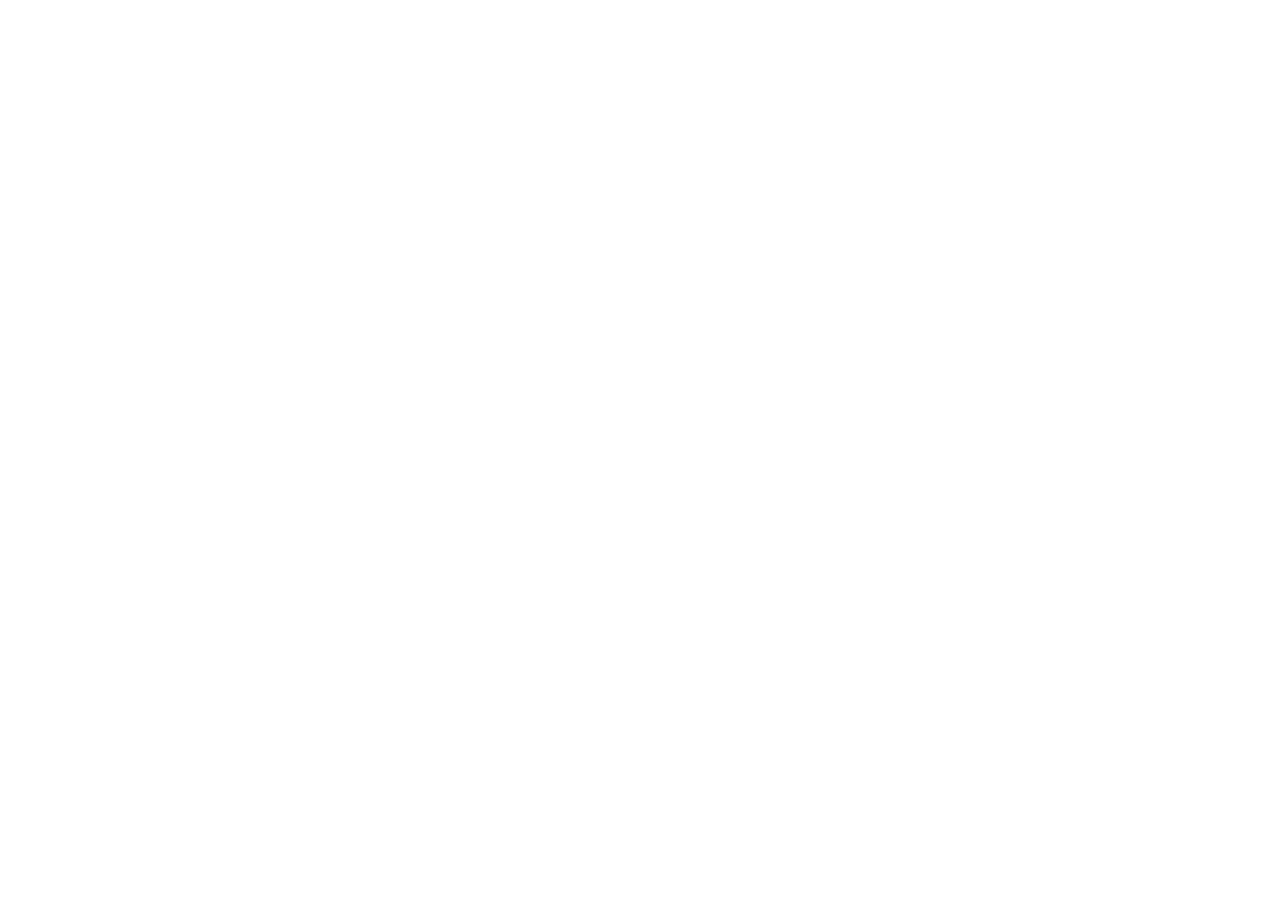
==== commit 035f5f49: "Website: terms, thank-you and 404 pages, SEO files, form checks, site checks - Terms and conditions " ====
--- a/site/index.html
+++ b/site/index.html
@@ -6,14 +6,22 @@
 <title>Tidemark · The weight tracker that reads the trend</title>
 <meta name="color-scheme" content="dark">
 <meta name="theme-color" content="#120E1C">
-<link rel="icon" href="icon.png">
+<link rel="icon" href="favicon.ico" sizes="any">
+<link rel="icon" href="icon.png" type="image/png">
+<link rel="apple-touch-icon" href="apple-touch-icon.png">
+<link rel="preload" href="fonts/SpaceGrotesk_700Bold.woff2" as="font" type="font/woff2" crossorigin>
+<link rel="preload" href="fonts/HankenGrotesk_400Regular.woff2" as="font" type="font/woff2" crossorigin>
+<!-- HTTPS only: GitHub Pages redirects http to https when "Enforce HTTPS" is ticked; this covers anything that slips through -->
+<meta http-equiv="Content-Security-Policy" content="upgrade-insecure-requests">
+<script>if (location.protocol === 'http:' && !/^(localhost|127\.0\.0\.1)$/.test(location.hostname)) location.replace('https:' + location.href.slice(5));</script>
 <script>document.documentElement.classList.add('js')</script>
 <style>
-  /* Everything on this page is served from this site: no font services, no analytics, no cookies. */
-  @font-face { font-family: 'Space Grotesk'; font-weight: 700; font-display: swap; src: url(fonts/SpaceGrotesk_700Bold.ttf) format('truetype'); }
-  @font-face { font-family: 'Space Grotesk'; font-weight: 500; font-display: swap; src: url(fonts/SpaceGrotesk_500Medium.ttf) format('truetype'); }
-  @font-face { font-family: 'Hanken Grotesk'; font-weight: 400; font-display: swap; src: url(fonts/HankenGrotesk_400Regular.ttf) format('truetype'); }
-  @font-face { font-family: 'Hanken Grotesk'; font-weight: 600; font-display: swap; src: url(fonts/HankenGrotesk_600SemiBold.ttf) format('truetype'); }
+  /* Everything on this page is served from this site: no font services and no cookies. The only outside request is the
+     optional cookie-free visit counter, added at build time when it's switched on (see mobile/scripts/pages-site.js). */
+  @font-face { font-family: 'Space Grotesk'; font-weight: 700; font-display: swap; src: url(fonts/SpaceGrotesk_700Bold.woff2) format('woff2'), url(fonts/SpaceGrotesk_700Bold.ttf) format('truetype'); }
+  @font-face { font-family: 'Space Grotesk'; font-weight: 500; font-display: swap; src: url(fonts/SpaceGrotesk_500Medium.woff2) format('woff2'), url(fonts/SpaceGrotesk_500Medium.ttf) format('truetype'); }
+  @font-face { font-family: 'Hanken Grotesk'; font-weight: 400; font-display: swap; src: url(fonts/HankenGrotesk_400Regular.woff2) format('woff2'), url(fonts/HankenGrotesk_400Regular.ttf) format('truetype'); }
+  @font-face { font-family: 'Hanken Grotesk'; font-weight: 600; font-display: swap; src: url(fonts/HankenGrotesk_600SemiBold.woff2) format('woff2'), url(fonts/HankenGrotesk_600SemiBold.ttf) format('truetype'); }
 
   /* The app's own palette (mobile/src/theme.ts). The hero is plum in both themes, like the app icon. */
   /* One dark palette: the page sits on Tidemark's plum night, whatever the device is set to */
@@ -179,6 +187,8 @@
   .waitlist-form .btn-main { background: var(--coral); color: #1A0E12; border: 0; cursor: pointer; }
   .waitlist-msg { min-height: 1.4em; margin: 12px 0 0; font-weight: 600; }
   .waitlist-msg.ok { color: var(--mint); } .waitlist-msg.err { color: var(--link); }
+  .waitlist-form input[aria-invalid="true"] { border-color: var(--link); }
+  .trap { position: absolute; left: -10000px; width: 1px; height: 1px; overflow: hidden; }
   .soon-line { margin: 14px 6px 4px; text-align: center; color: var(--soft); font-size: 15px; }
   .js .plan .panel:not(.on) { display: none; }
   .panel + .panel { margin-top: 26px; } .js .panel + .panel { margin-top: 0; }
@@ -502,9 +512,13 @@
       <p class="kicker">Coming soon to iPhone</p>
       <h2>Be first to know when it’s out</h2>
       <p class="waitlist-lede">One email on launch day, with the launch price: £11.99 for your first year of Plus instead of £19.99. Nothing else, and you can unsubscribe in one tap.</p>
-      <form class="waitlist-form" id="waitlist-form" novalidate data-endpoint="">
+      <!-- data-endpoint: https://buttondown.com/api/emails/embed-subscribe/USERNAME once the Buttondown list exists -->
+      <form class="waitlist-form" id="waitlist-form" novalidate data-endpoint="" method="post" target="_blank">
+        <input type="hidden" name="embed" value="1">
         <label class="sr" for="wl-email">Email address</label>
-        <input id="wl-email" name="email" type="email" autocomplete="email" inputmode="email" placeholder="you@example.com" required>
+        <input id="wl-email" name="email" type="email" autocomplete="email" inputmode="email" placeholder="you@example.com" required maxlength="254" aria-describedby="waitlist-msg">
+        <!-- Spam trap: hidden from people and screen readers, and has no name, so it's never sent. Bots that fill it are ignored. -->
+        <div class="trap" aria-hidden="true"><label>Leave this empty <input id="wl-trap" type="text" tabindex="-1" autocomplete="off"></label></div>
         <button class="btn btn-main" type="submit">Join the waitlist</button>
       </form>
       <p class="waitlist-msg" id="waitlist-msg" role="status" aria-live="polite"></p>
@@ -668,7 +682,7 @@
 <footer>
   <div class="wrap">
     <p>Tidemark is made by YSB Ventures Ltd, registered in England and Wales, company number 16022339.</p>
-    <p><a href="#privacy">Privacy policy</a> · <a href="mailto:yameen@ysbdesigns.uk">Support</a></p>
+    <p><a href="privacy.html">Privacy policy</a> · <a href="terms.html">Terms</a> · <a href="mailto:yameen@ysbdesigns.uk">Support</a></p>
   </div>
 </footer>
 
@@ -919,17 +933,42 @@
 })();
 </script>
 <script>
-  // Waitlist. With a newsletter service connected (data-endpoint: its embed-subscribe URL) the address goes straight to it,
-  // and the service sends the confirmation email. Until then, the person's own mail app opens with a ready-made email
-  // to us, so nothing is collected by this page itself.
+  // Waitlist. With Buttondown connected (data-endpoint: its embed-subscribe URL) the address goes straight to it,
+  // Buttondown sends the confirmation email (double opt-in, its main defence against fake sign-ups), and this page moves
+  // on to thanks.html. Until then, the person's own mail app opens with a ready-made email to us, so nothing is
+  // collected by this page itself. Spam: a hidden trap field, a minimum time on the page, and one sign-up per visit.
   (function () {
     var form = document.getElementById('waitlist-form'), msg = document.getElementById('waitlist-msg');
     if (!form) return;
-    var say = function (text, ok) { msg.textContent = text; msg.className = 'waitlist-msg ' + (ok ? 'ok' : 'err'); };
+    var input = form.email, trap = document.getElementById('wl-trap'), opened = Date.now(), sent = false;
+    var TYPOS = { 'gmial.com': 'gmail.com', 'gmai.com': 'gmail.com', 'gmail.co': 'gmail.com', 'gmail.co.uk': 'gmail.com',
+                  'hotmial.com': 'hotmail.com', 'hotmail.co': 'hotmail.co.uk', 'hotmai.co.uk': 'hotmail.co.uk',
+                  'outlok.com': 'outlook.com', 'icloud.co': 'icloud.com', 'iclod.com': 'icloud.com', 'yahoo.co': 'yahoo.co.uk' };
+    var say = function (text, ok) {
+      msg.textContent = text; msg.className = 'waitlist-msg ' + (ok ? 'ok' : 'err');
+      input.setAttribute('aria-invalid', ok ? 'false' : 'true');
+    };
+    // Why an address can't be used, in plain words, or '' when it can
+    function problem(email) {
+      if (!email) return 'Please enter your email address.';
+      if (email.length > 254) return 'That email address is too long.';
+      if (/\s/.test(email)) return 'Email addresses can’t contain spaces.';
+      var at = email.lastIndexOf('@');
+      if (at < 1) return 'Your email address needs an @, like you@example.com.';
+      var domain = email.slice(at + 1).toLowerCase();
+      if (!/^[a-z0-9-]+(\.[a-z0-9-]+)*\.[a-z]{2,}$/.test(domain) || domain.indexOf('..') >= 0) return 'The part after the @ doesn’t look right.';
+      if (TYPOS[domain]) return 'Did you mean ' + email.slice(0, at + 1) + TYPOS[domain] + '? Fix it and try again.';
+      return '';
+    }
+    input.addEventListener('input', function () { if (input.getAttribute('aria-invalid') === 'true' && !problem(input.value.trim())) { msg.textContent = ''; input.removeAttribute('aria-invalid'); } });
     form.addEventListener('submit', function (e) {
       e.preventDefault();
-      var email = form.email.value.trim();
-      if (!/^[^\s@]+@[^\s@]+\.[^\s@]+$/.test(email)) { say('That doesn’t look like an email address.', false); form.email.focus(); return; }
+      if (sent) return;
+      var email = input.value.trim(), why = problem(email);
+      if (why) { say(why, false); input.focus(); return; }
+      // A filled trap or a sign-up within two seconds of the page opening is a bot: look done, send nothing
+      if (trap.value || Date.now() - opened < 2000) { sent = true; say('Thanks, you’re nearly on the list.', true); return; }
+      sent = true;
       var endpoint = form.getAttribute('data-endpoint');
       if (!endpoint) {
         location.href = 'mailto:yameen@ysbdesigns.uk?subject=' + encodeURIComponent('Tidemark waitlist')
@@ -937,10 +976,12 @@
         say('Your email app should open with a message ready. Press send and you’re on the list.', true);
         return;
       }
-      var body = new FormData(); body.append('email', email);
-      fetch(endpoint, { method: 'POST', body: body, mode: 'no-cors' })
-        .then(function () { say('Nearly done: check your inbox and confirm, and you’re on the list.', true); form.reset(); })
-        .catch(function () { say('That didn’t send. Check your connection and try again.', false); });
+      // Buttondown takes a plain form post (no background request). It opens in a new tab, where Buttondown can ask
+      // for any check it wants, and this tab moves on to the thank-you page.
+      form.action = endpoint;
+      HTMLFormElement.prototype.submit.call(form);
+      say('Nearly done: check your inbox and tap the confirmation link.', true);
+      setTimeout(function () { location.href = 'thanks.html'; }, 600);
     });
   })();
 </script>
